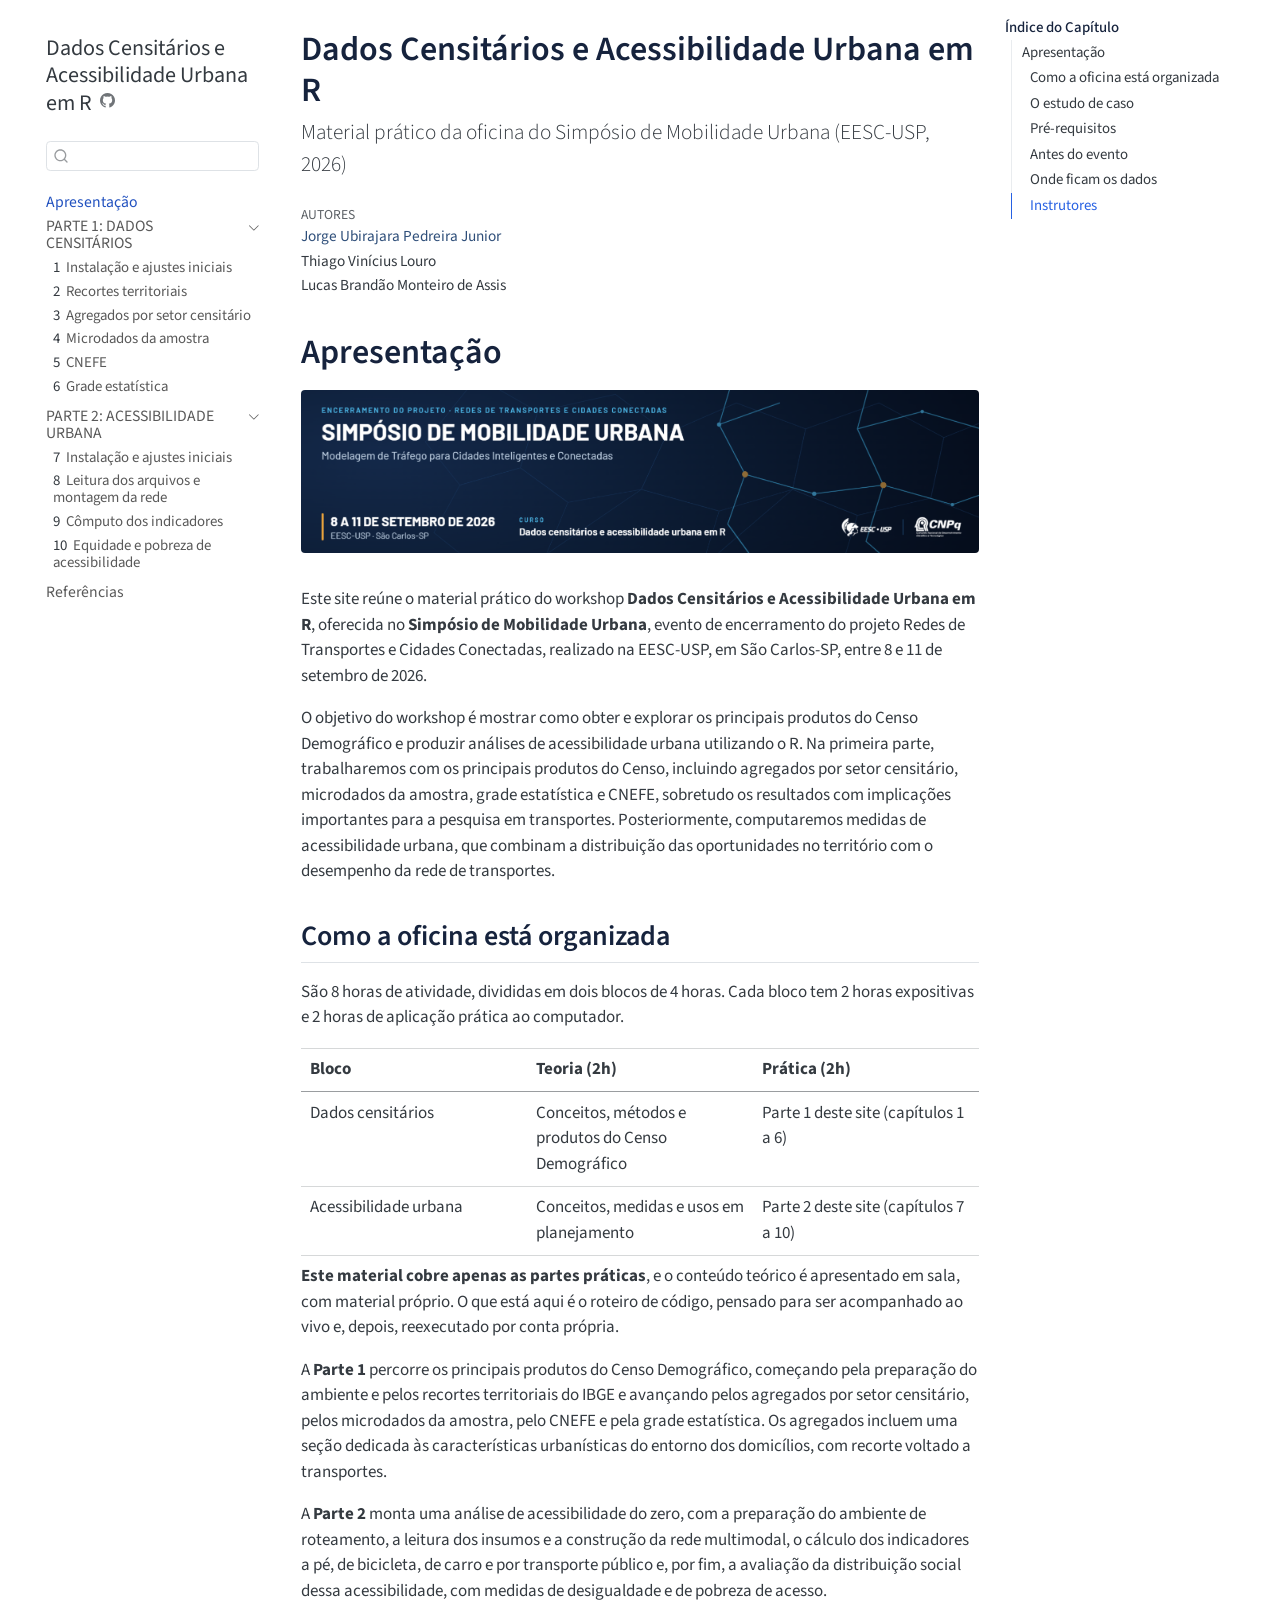
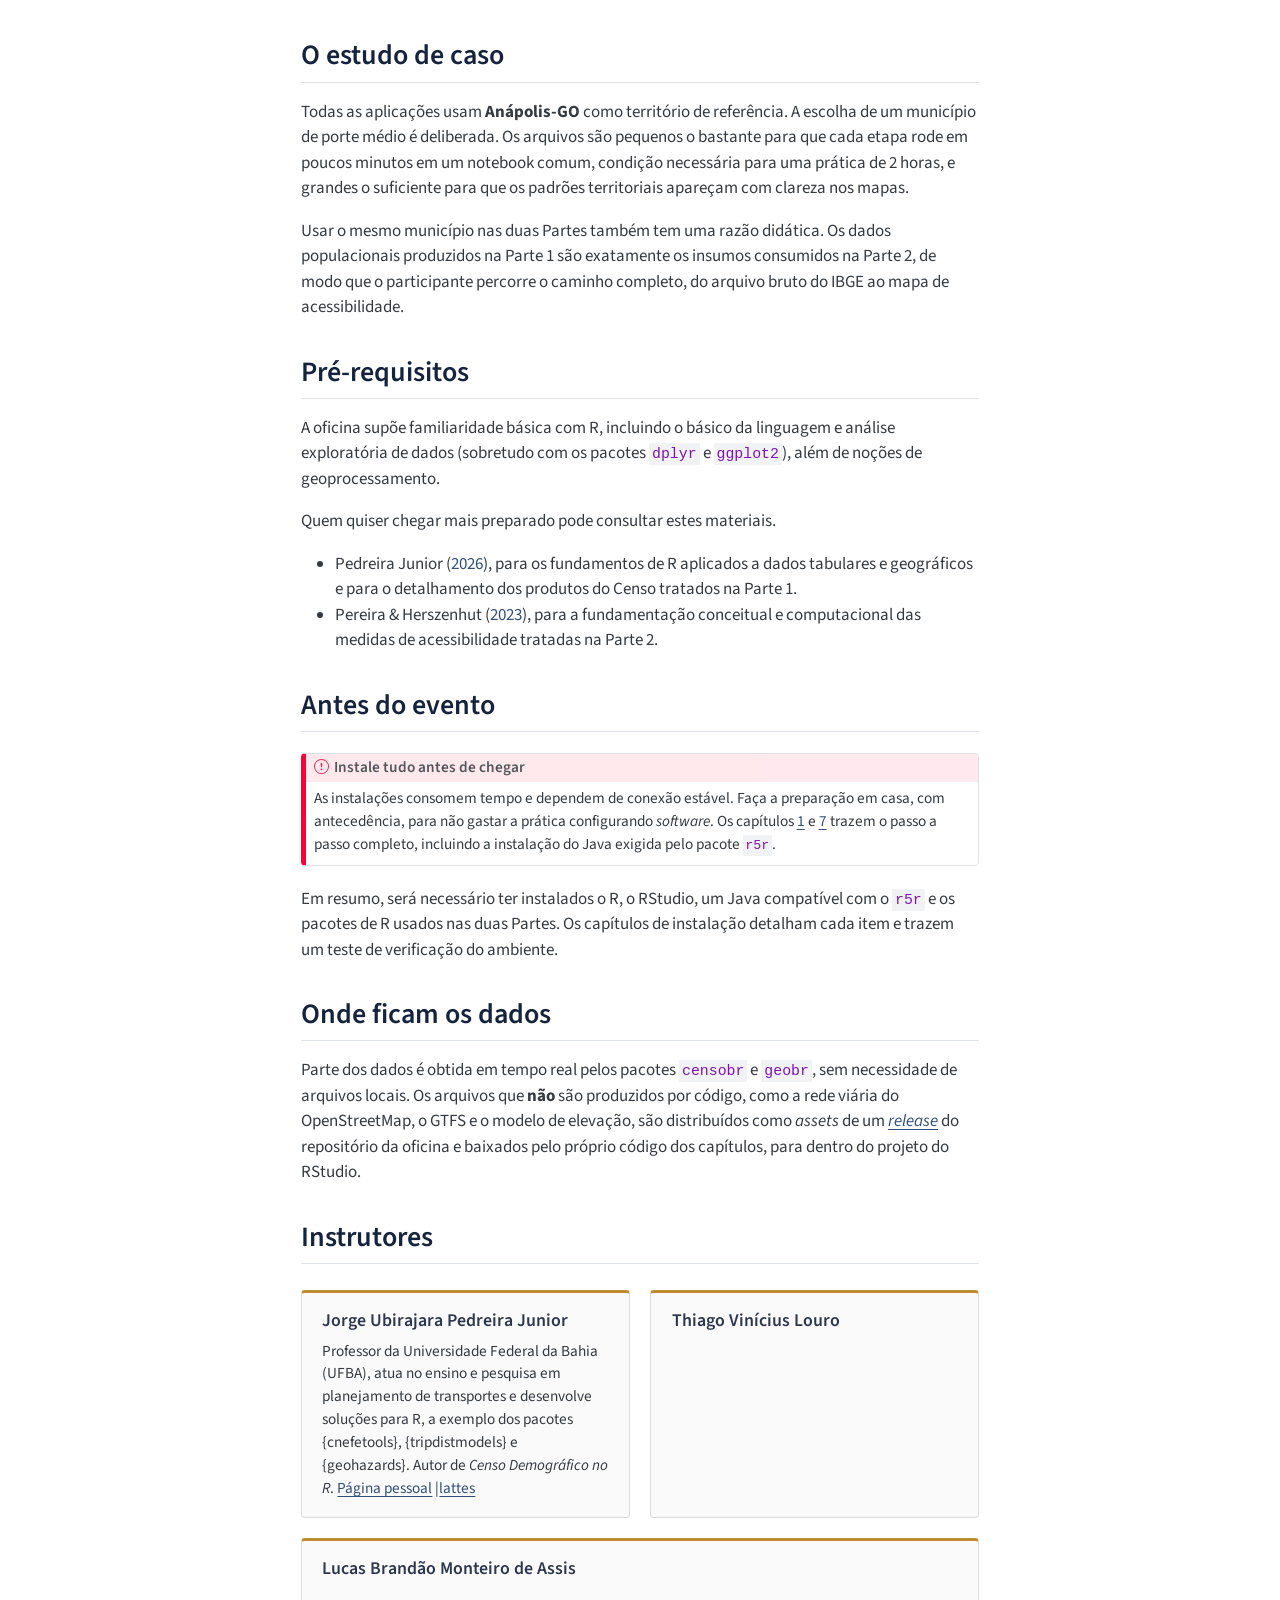
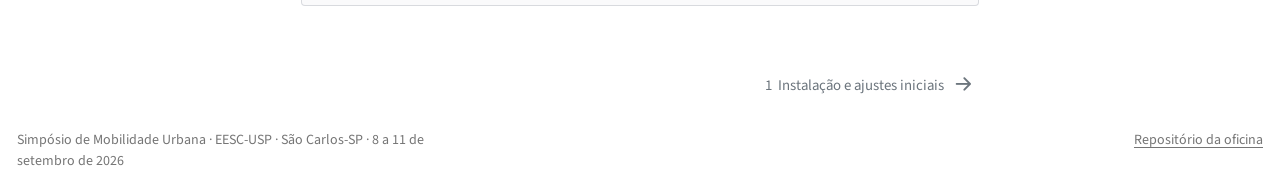
==== docs/index.html @ 30e5e3e9 "update index" ====
<!DOCTYPE html>
<html xmlns="http://www.w3.org/1999/xhtml" lang="pt-BR" xml:lang="pt-BR"><head>

<meta charset="utf-8">
<meta name="generator" content="quarto-1.9.38">

<meta name="viewport" content="width=device-width, initial-scale=1.0, user-scalable=yes">

<meta name="author" content="Jorge Ubirajara Pedreira Junior">
<meta name="author" content="Thiago Vinícius Louro">
<meta name="author" content="Lucas Brandão Monteiro de Assis">

<title>Dados Censitários e Acessibilidade Urbana em R</title>
<style>
/* Default styles provided by pandoc.
** See https://pandoc.org/MANUAL.html#variables-for-html for config info.
*/
code{white-space: pre-wrap;}
span.smallcaps{font-variant: small-caps;}
div.columns{display: flex; gap: min(4vw, 1.5em);}
div.column{flex: auto; overflow-x: auto;}
div.hanging-indent{margin-left: 1.5em; text-indent: -1.5em;}
ul.task-list{list-style: none;}
ul.task-list li input[type="checkbox"] {
  width: 0.8em;
  margin: 0 0.8em 0.2em -1em; /* quarto-specific, see https://github.com/quarto-dev/quarto-cli/issues/4556 */ 
  vertical-align: middle;
}
/* CSS for citations */
div.csl-bib-body { }
div.csl-entry {
  clear: both;
  margin-bottom: 0em;
}
.hanging-indent div.csl-entry {
  margin-left:2em;
  text-indent:-2em;
}
div.csl-left-margin {
  min-width:2em;
  float:left;
}
div.csl-right-inline {
  margin-left:2em;
  padding-left:1em;
}
div.csl-indent {
  margin-left: 2em;
}</style>


<script src="site_libs/quarto-nav/quarto-nav.js"></script>
<script src="site_libs/quarto-nav/headroom.min.js"></script>
<script src="site_libs/clipboard/clipboard.min.js"></script>
<script src="site_libs/quarto-search/autocomplete.umd.js"></script>
<script src="site_libs/quarto-search/fuse.min.js"></script>
<script src="site_libs/quarto-search/quarto-search.js"></script>
<meta name="quarto:offset" content="./">
<link href="./1-instalacao.html" rel="next">
<script src="site_libs/quarto-html/quarto.js" type="module"></script>
<script src="site_libs/quarto-html/tabsets/tabsets.js" type="module"></script>
<script src="site_libs/quarto-html/popper.min.js"></script>
<script src="site_libs/quarto-html/tippy.umd.min.js"></script>
<script src="site_libs/quarto-html/anchor.min.js"></script>
<link href="site_libs/quarto-html/tippy.css" rel="stylesheet">
<link href="site_libs/quarto-html/quarto-syntax-highlighting-15634bcf2e68342d4ad2dfa704d543f6.css" rel="stylesheet" id="quarto-text-highlighting-styles">
<script src="site_libs/bootstrap/bootstrap.min.js"></script>
<link href="site_libs/bootstrap/bootstrap-icons.css" rel="stylesheet">
<link href="site_libs/bootstrap/bootstrap-ec8eff129d6f50c8392963982e963180.min.css" rel="stylesheet" append-hash="true" id="quarto-bootstrap" data-mode="light">
<script id="quarto-search-options" type="application/json">{
  "location": "sidebar",
  "copy-button": false,
  "collapse-after": 3,
  "panel-placement": "start",
  "type": "textbox",
  "limit": 50,
  "keyboard-shortcut": [
    "f",
    "/",
    "s"
  ],
  "show-item-context": false,
  "language": {
    "search-no-results-text": "Nenhum resultado",
    "search-matching-documents-text": "documentos correspondentes",
    "search-copy-link-title": "Copiar link para a busca",
    "search-hide-matches-text": "Esconder correspondências adicionais",
    "search-more-match-text": "mais correspondência neste documento",
    "search-more-matches-text": "mais correspondências neste documento",
    "search-clear-button-title": "Limpar",
    "search-text-placeholder": "",
    "search-detached-cancel-button-title": "Cancelar",
    "search-submit-button-title": "Enviar",
    "search-label": "Procurar"
  }
}</script>


<link rel="stylesheet" href="custom.css">
<meta property="og:title" content="Dados Censitários e Acessibilidade Urbana em R">
<meta property="og:description" content="Material prático da oficina do Simpósio de Mobilidade Urbana (EESC-USP, 2026)">
<meta property="og:image" content="https://pedreirajr.github.io/workshop_censo_acc_smu2026/img/logo_smu.png">
<meta property="og:site_name" content="Dados Censitários e Acessibilidade Urbana em R">
<meta property="og:image:alt" content="Simpósio de Mobilidade Urbana, EESC-USP, São Carlos-SP, 8 a 11 de setembro de 2026. Curso: Dados censitários e acessibilidade urbana em R">
<meta property="og:image:height" content="409">
<meta property="og:image:width" content="1703">
</head>

<body class="nav-sidebar floating quarto-light">

<div id="quarto-search-results"></div>
  <header id="quarto-header" class="headroom fixed-top">
  <nav class="quarto-secondary-nav">
    <div class="container-fluid d-flex">
      <button type="button" class="quarto-btn-toggle btn" data-bs-toggle="collapse" role="button" data-bs-target=".quarto-sidebar-collapse-item" aria-controls="quarto-sidebar" aria-expanded="false" aria-label="Alternar barra lateral" onclick="if (window.quartoToggleHeadroom) { window.quartoToggleHeadroom(); }">
        <i class="bi bi-layout-text-sidebar-reverse"></i>
      </button>
        <nav class="quarto-page-breadcrumbs" aria-label="breadcrumb"><ol class="breadcrumb"><li class="breadcrumb-item"><a href="./index.html">Apresentação</a></li></ol></nav>
        <a class="flex-grow-1" role="navigation" data-bs-toggle="collapse" data-bs-target=".quarto-sidebar-collapse-item" aria-controls="quarto-sidebar" aria-expanded="false" aria-label="Alternar barra lateral" onclick="if (window.quartoToggleHeadroom) { window.quartoToggleHeadroom(); }">      
        </a>
      <button type="button" class="btn quarto-search-button" aria-label="Procurar" onclick="window.quartoOpenSearch();">
        <i class="bi bi-search"></i>
      </button>
    </div>
  </nav>
</header>
<!-- content -->
<div id="quarto-content" class="quarto-container page-columns page-rows-contents page-layout-article">
<!-- sidebar -->
  <nav id="quarto-sidebar" class="sidebar collapse collapse-horizontal quarto-sidebar-collapse-item sidebar-navigation floating overflow-auto">
    <div class="pt-lg-2 mt-2 text-left sidebar-header">
    <div class="sidebar-title mb-0 py-0">
      <a href="./">Dados Censitários e Acessibilidade Urbana em R</a> 
        <div class="sidebar-tools-main">
    <a href="https://github.com/pedreirajr/workshop_censo_acc_smu2026" title="Código fonte" class="quarto-navigation-tool px-1" aria-label="Código fonte"><i class="bi bi-github"></i></a>
</div>
    </div>
      </div>
        <div class="mt-2 flex-shrink-0 align-items-center">
        <div class="sidebar-search">
        <div id="quarto-search" class="" title="Procurar"></div>
        </div>
        </div>
    <div class="sidebar-menu-container"> 
    <ul class="list-unstyled mt-1">
        <li class="sidebar-item">
  <div class="sidebar-item-container"> 
  <a href="./index.html" class="sidebar-item-text sidebar-link active">
 <span class="menu-text">Apresentação</span></a>
  </div>
</li>
        <li class="sidebar-item sidebar-item-section">
      <div class="sidebar-item-container"> 
            <a class="sidebar-item-text sidebar-link text-start" data-bs-toggle="collapse" data-bs-target="#quarto-sidebar-section-1" role="navigation" aria-expanded="true">
 <span class="menu-text">PARTE 1: DADOS CENSITÁRIOS</span></a>
          <a class="sidebar-item-toggle text-start" data-bs-toggle="collapse" data-bs-target="#quarto-sidebar-section-1" role="navigation" aria-expanded="true" aria-label="Alternar seção">
            <i class="bi bi-chevron-right ms-2"></i>
          </a> 
      </div>
      <ul id="quarto-sidebar-section-1" class="collapse list-unstyled sidebar-section depth1 show">  
          <li class="sidebar-item">
  <div class="sidebar-item-container"> 
  <a href="./1-instalacao.html" class="sidebar-item-text sidebar-link">
 <span class="menu-text"><span class="chapter-number">1</span>&nbsp; <span class="chapter-title">Instalação e ajustes iniciais</span></span></a>
  </div>
</li>
          <li class="sidebar-item">
  <div class="sidebar-item-container"> 
  <a href="./2-recortes-territoriais.html" class="sidebar-item-text sidebar-link">
 <span class="menu-text"><span class="chapter-number">2</span>&nbsp; <span class="chapter-title">Recortes territoriais</span></span></a>
  </div>
</li>
          <li class="sidebar-item">
  <div class="sidebar-item-container"> 
  <a href="./3-agregados.html" class="sidebar-item-text sidebar-link">
 <span class="menu-text"><span class="chapter-number">3</span>&nbsp; <span class="chapter-title">Agregados por setor censitário</span></span></a>
  </div>
</li>
          <li class="sidebar-item">
  <div class="sidebar-item-container"> 
  <a href="./4-microdados.html" class="sidebar-item-text sidebar-link">
 <span class="menu-text"><span class="chapter-number">4</span>&nbsp; <span class="chapter-title">Microdados da amostra</span></span></a>
  </div>
</li>
          <li class="sidebar-item">
  <div class="sidebar-item-container"> 
  <a href="./5-cnefe.html" class="sidebar-item-text sidebar-link">
 <span class="menu-text"><span class="chapter-number">5</span>&nbsp; <span class="chapter-title">CNEFE</span></span></a>
  </div>
</li>
          <li class="sidebar-item">
  <div class="sidebar-item-container"> 
  <a href="./6-grade-estatistica.html" class="sidebar-item-text sidebar-link">
 <span class="menu-text"><span class="chapter-number">6</span>&nbsp; <span class="chapter-title">Grade estatística</span></span></a>
  </div>
</li>
      </ul>
  </li>
        <li class="sidebar-item sidebar-item-section">
      <div class="sidebar-item-container"> 
            <a class="sidebar-item-text sidebar-link text-start" data-bs-toggle="collapse" data-bs-target="#quarto-sidebar-section-2" role="navigation" aria-expanded="true">
 <span class="menu-text">PARTE 2: ACESSIBILIDADE URBANA</span></a>
          <a class="sidebar-item-toggle text-start" data-bs-toggle="collapse" data-bs-target="#quarto-sidebar-section-2" role="navigation" aria-expanded="true" aria-label="Alternar seção">
            <i class="bi bi-chevron-right ms-2"></i>
          </a> 
      </div>
      <ul id="quarto-sidebar-section-2" class="collapse list-unstyled sidebar-section depth1 show">  
          <li class="sidebar-item">
  <div class="sidebar-item-container"> 
  <a href="./7-instalacao-r5r.html" class="sidebar-item-text sidebar-link">
 <span class="menu-text"><span class="chapter-number">7</span>&nbsp; <span class="chapter-title">Instalação e ajustes iniciais</span></span></a>
  </div>
</li>
          <li class="sidebar-item">
  <div class="sidebar-item-container"> 
  <a href="./8-rede.html" class="sidebar-item-text sidebar-link">
 <span class="menu-text"><span class="chapter-number">8</span>&nbsp; <span class="chapter-title">Leitura dos arquivos e montagem da rede</span></span></a>
  </div>
</li>
          <li class="sidebar-item">
  <div class="sidebar-item-container"> 
  <a href="./9-indicadores.html" class="sidebar-item-text sidebar-link">
 <span class="menu-text"><span class="chapter-number">9</span>&nbsp; <span class="chapter-title">Cômputo dos indicadores</span></span></a>
  </div>
</li>
          <li class="sidebar-item">
  <div class="sidebar-item-container"> 
  <a href="./10-equidade.html" class="sidebar-item-text sidebar-link">
 <span class="menu-text"><span class="chapter-number">10</span>&nbsp; <span class="chapter-title">Equidade e pobreza de acessibilidade</span></span></a>
  </div>
</li>
      </ul>
  </li>
        <li class="sidebar-item">
  <div class="sidebar-item-container"> 
  <a href="./referencias.html" class="sidebar-item-text sidebar-link">
 <span class="menu-text">Referências</span></a>
  </div>
</li>
    </ul>
    </div>
</nav>
<div id="quarto-sidebar-glass" class="quarto-sidebar-collapse-item" data-bs-toggle="collapse" data-bs-target=".quarto-sidebar-collapse-item"></div>
<!-- margin-sidebar -->
    <div id="quarto-margin-sidebar" class="sidebar margin-sidebar">
        <nav id="TOC" role="doc-toc" class="toc-active">
    <h2 id="toc-title">Índice do Capítulo</h2>
   
  <ul>
  <li><a href="#apresentação" id="toc-apresentação" class="nav-link active" data-scroll-target="#apresentação">Apresentação</a>
  <ul class="collapse">
  <li><a href="#como-a-oficina-está-organizada" id="toc-como-a-oficina-está-organizada" class="nav-link" data-scroll-target="#como-a-oficina-está-organizada">Como a oficina está organizada</a></li>
  <li><a href="#o-estudo-de-caso" id="toc-o-estudo-de-caso" class="nav-link" data-scroll-target="#o-estudo-de-caso">O estudo de caso</a></li>
  <li><a href="#pré-requisitos" id="toc-pré-requisitos" class="nav-link" data-scroll-target="#pré-requisitos">Pré-requisitos</a></li>
  <li><a href="#antes-do-evento" id="toc-antes-do-evento" class="nav-link" data-scroll-target="#antes-do-evento">Antes do evento</a></li>
  <li><a href="#onde-ficam-os-dados" id="toc-onde-ficam-os-dados" class="nav-link" data-scroll-target="#onde-ficam-os-dados">Onde ficam os dados</a></li>
  <li><a href="#instrutores" id="toc-instrutores" class="nav-link" data-scroll-target="#instrutores">Instrutores</a></li>
  </ul></li>
  </ul>
</nav>
    </div>
<!-- main -->
<main class="content" id="quarto-document-content">

<header id="title-block-header" class="quarto-title-block default">
<div class="quarto-title">
<h1 class="title">Dados Censitários e Acessibilidade Urbana em R</h1>
<p class="subtitle lead">Material prático da oficina do Simpósio de Mobilidade Urbana (EESC-USP, 2026)</p>
</div>



<div class="quarto-title-meta">

    <div>
    <div class="quarto-title-meta-heading">Autores</div>
    <div class="quarto-title-meta-contents">
             <p><a href="https://pedreirajr.github.io/website/">Jorge Ubirajara Pedreira Junior</a> </p>
             <p>Thiago Vinícius Louro </p>
             <p>Lucas Brandão Monteiro de Assis </p>
          </div>
  </div>
    
  
    
  </div>
  


</header>


<section id="apresentação" class="level1 unnumbered">
<h1 class="unnumbered">Apresentação</h1>
<p><img src="img/logo_smu.png" class="banner-evento img-fluid" alt="Simpósio de Mobilidade Urbana, EESC-USP, São Carlos-SP, 8 a 11 de setembro de 2026. Curso: Dados censitários e acessibilidade urbana em R"></p>
<p>Este site reúne o material prático do workshop <strong>Dados Censitários e Acessibilidade Urbana em R</strong>, oferecida no <strong>Simpósio de Mobilidade Urbana</strong>, evento de encerramento do projeto Redes de Transportes e Cidades Conectadas, realizado na EESC-USP, em São Carlos-SP, entre 8 e 11 de setembro de 2026.</p>
<p>O objetivo do workshop é mostrar como obter e explorar os principais produtos do Censo Demográfico e produzir análises de acessibilidade urbana utilizando o R. Na primeira parte, trabalharemos com os principais produtos do Censo, incluindo agregados por setor censitário, microdados da amostra, grade estatística e CNEFE, sobretudo os resultados com implicações importantes para a pesquisa em transportes. Posteriormente, computaremos medidas de acessibilidade urbana, que combinam a distribuição das oportunidades no território com o desempenho da rede de transportes.</p>
<section id="como-a-oficina-está-organizada" class="level2 unnumbered">
<h2 class="unnumbered anchored" data-anchor-id="como-a-oficina-está-organizada">Como a oficina está organizada</h2>
<p>São 8 horas de atividade, divididas em dois blocos de 4 horas. Cada bloco tem 2 horas expositivas e 2 horas de aplicação prática ao computador.</p>
<table class="caption-top table">
<colgroup>
<col style="width: 33%">
<col style="width: 33%">
<col style="width: 33%">
</colgroup>
<thead>
<tr class="header">
<th>Bloco</th>
<th>Teoria (2h)</th>
<th>Prática (2h)</th>
</tr>
</thead>
<tbody>
<tr class="odd">
<td>Dados censitários</td>
<td>Conceitos, métodos e produtos do Censo Demográfico</td>
<td>Parte 1 deste site (capítulos 1 a 6)</td>
</tr>
<tr class="even">
<td>Acessibilidade urbana</td>
<td>Conceitos, medidas e usos em planejamento</td>
<td>Parte 2 deste site (capítulos 7 a 10)</td>
</tr>
</tbody>
</table>
<p><strong>Este material cobre apenas as partes práticas</strong>, e o conteúdo teórico é apresentado em sala, com material próprio. O que está aqui é o roteiro de código, pensado para ser acompanhado ao vivo e, depois, reexecutado por conta própria.</p>
<p>A <strong>Parte 1</strong> percorre os principais produtos do Censo Demográfico, começando pela preparação do ambiente e pelos recortes territoriais do IBGE e avançando pelos agregados por setor censitário, pelos microdados da amostra, pelo CNEFE e pela grade estatística. Os agregados incluem uma seção dedicada às características urbanísticas do entorno dos domicílios, com recorte voltado a transportes.</p>
<p>A <strong>Parte 2</strong> monta uma análise de acessibilidade do zero, com a preparação do ambiente de roteamento, a leitura dos insumos e a construção da rede multimodal, o cálculo dos indicadores a pé, de bicicleta, de carro e por transporte público e, por fim, a avaliação da distribuição social dessa acessibilidade, com medidas de desigualdade e de pobreza de acesso.</p>
</section>
<section id="o-estudo-de-caso" class="level2 unnumbered">
<h2 class="unnumbered anchored" data-anchor-id="o-estudo-de-caso">O estudo de caso</h2>
<p>Todas as aplicações usam <strong>Anápolis-GO</strong> como território de referência. A escolha de um município de porte médio é deliberada. Os arquivos são pequenos o bastante para que cada etapa rode em poucos minutos em um notebook comum, condição necessária para uma prática de 2 horas, e grandes o suficiente para que os padrões territoriais apareçam com clareza nos mapas.</p>
<p>Usar o mesmo município nas duas Partes também tem uma razão didática. Os dados populacionais produzidos na Parte 1 são exatamente os insumos consumidos na Parte 2, de modo que o participante percorre o caminho completo, do arquivo bruto do IBGE ao mapa de acessibilidade.</p>
</section>
<section id="pré-requisitos" class="level2 unnumbered">
<h2 class="unnumbered anchored" data-anchor-id="pré-requisitos">Pré-requisitos</h2>
<p>A oficina supõe familiaridade básica com R, incluindo o básico da linguagem e análise exploratória de dados (sobretudo com os pacotes <code>dplyr</code> e <code>ggplot2</code>), além de noções de geoprocessamento.</p>
<p>Quem quiser chegar mais preparado pode consultar estes materiais.</p>
<ul>
<li><span class="citation" data-cites="pedreira_censo_2026">Pedreira Junior (<a href="referencias.html#ref-pedreira_censo_2026" role="doc-biblioref">2026</a>)</span>, para os fundamentos de R aplicados a dados tabulares e geográficos e para o detalhamento dos produtos do Censo tratados na Parte 1.</li>
<li><span class="citation" data-cites="pereira_herszenhut_2023">Pereira &amp; Herszenhut (<a href="referencias.html#ref-pereira_herszenhut_2023" role="doc-biblioref">2023</a>)</span>, para a fundamentação conceitual e computacional das medidas de acessibilidade tratadas na Parte 2.</li>
</ul>
</section>
<section id="antes-do-evento" class="level2 unnumbered">
<h2 class="unnumbered anchored" data-anchor-id="antes-do-evento">Antes do evento</h2>
<div class="callout callout-style-default callout-important callout-titled">
<div class="callout-header d-flex align-content-center">
<div class="callout-icon-container">
<i class="callout-icon"></i>
</div>
<div class="callout-title-container flex-fill">
<span class="screen-reader-only">Importante</span>Instale tudo antes de chegar
</div>
</div>
<div class="callout-body-container callout-body">
<p>As instalações consomem tempo e dependem de conexão estável. Faça a preparação em casa, com antecedência, para não gastar a prática configurando <em>software</em>. Os capítulos <a href="./1-instalacao.html">1</a> e <a href="./7-instalacao-r5r.html">7</a> trazem o passo a passo completo, incluindo a instalação do Java exigida pelo pacote <code>r5r</code>.</p>
</div>
</div>
<p>Em resumo, será necessário ter instalados o R, o RStudio, um Java compatível com o <code>r5r</code> e os pacotes de R usados nas duas Partes. Os capítulos de instalação detalham cada item e trazem um teste de verificação do ambiente.</p>
</section>
<section id="onde-ficam-os-dados" class="level2 unnumbered">
<h2 class="unnumbered anchored" data-anchor-id="onde-ficam-os-dados">Onde ficam os dados</h2>
<p>Parte dos dados é obtida em tempo real pelos pacotes <code>censobr</code> e <code>geobr</code>, sem necessidade de arquivos locais. Os arquivos que <strong>não</strong> são produzidos por código, como a rede viária do OpenStreetMap, o GTFS e o modelo de elevação, são distribuídos como <em>assets</em> de um <a href="https://github.com/pedreirajr/workshop_censo_acc_smu2026/releases/tag/dados"><em>release</em></a> do repositório da oficina e baixados pelo próprio código dos capítulos, para dentro do projeto do RStudio.</p>
</section>
<section id="instrutores" class="level2 unnumbered">
<h2 class="unnumbered anchored" data-anchor-id="instrutores">Instrutores</h2>
<div class="instrutores">
<section id="jorge-ubirajara-pedreira-junior" class="level3 unnumbered instrutor">
<h3 class="unnumbered anchored" data-anchor-id="jorge-ubirajara-pedreira-junior">Jorge Ubirajara Pedreira Junior</h3>
<p>Professor da Universidade Federal da Bahia (UFBA), atua no ensino e pesquisa em planejamento de transportes e desenvolve soluções para R, a exemplo dos pacotes {cnefetools}, {tripdistmodels} e {geohazards}. Autor de <em>Censo Demográfico no R</em>. <a href="https://pedreirajr.github.io/website/">Página pessoal</a> |<a href="http://lattes.cnpq.br/7602862678306492">lattes</a></p>
</section>
<section id="thiago-vinícius-louro" class="level3 unnumbered instrutor">
<h3 class="unnumbered anchored" data-anchor-id="thiago-vinícius-louro">Thiago Vinícius Louro</h3>
<!-- COMPLETAR: minibio do Thiago (vínculo institucional, áreas de atuação, link) -->
</section>
<section id="lucas-brandão-monteiro-de-assis" class="level3 unnumbered instrutor">
<h3 class="unnumbered anchored" data-anchor-id="lucas-brandão-monteiro-de-assis">Lucas Brandão Monteiro de Assis</h3>
<!-- COMPLETAR: minibio do Lucas (vínculo institucional, áreas de atuação, link) -->
</section>
</div>


<div id="refs" class="references csl-bib-body hanging-indent" data-entry-spacing="0" data-line-spacing="2" role="list" style="display: none">
<div id="ref-pedreira_censo_2026" class="csl-entry" role="listitem">
Pedreira Junior, J. U. (2026). <em>Censo Demográfico no <span>R</span>: conceitos e aplicações para a análise do território brasileiro</em>. <a href="https://pedreirajr.github.io/rcensolivro/">https://pedreirajr.github.io/rcensolivro/</a>
</div>
<div id="ref-pereira_herszenhut_2023" class="csl-entry" role="listitem">
Pereira, R. H. M., &amp; Herszenhut, D. (2023). <em>Introdução à acessibilidade urbana: um guia prático em <span>R</span></em>. Instituto de Pesquisa Econômica Aplicada (Ipea). <a href="https://ipeagit.github.io/intro_access_book/">https://ipeagit.github.io/intro_access_book/</a>
</div>
</div>
</section>
</section>

</main> <!-- /main -->
<script id="quarto-html-after-body" type="application/javascript">
  window.document.addEventListener("DOMContentLoaded", function (event) {
    const icon = "";
    const anchorJS = new window.AnchorJS();
    anchorJS.options = {
      placement: 'right',
      icon: icon
    };
    anchorJS.add('.anchored');
    const isCodeAnnotation = (el) => {
      for (const clz of el.classList) {
        if (clz.startsWith('code-annotation-')) {                     
          return true;
        }
      }
      return false;
    }
    const onCopySuccess = function(e) {
      // button target
      const button = e.trigger;
      // don't keep focus
      button.blur();
      // flash "checked"
      button.classList.add('code-copy-button-checked');
      var currentTitle = button.getAttribute("title");
      button.setAttribute("title", "Copiada");
      let tooltip;
      if (window.bootstrap) {
        button.setAttribute("data-bs-toggle", "tooltip");
        button.setAttribute("data-bs-placement", "left");
        button.setAttribute("data-bs-title", "Copiada");
        tooltip = new bootstrap.Tooltip(button, 
          { trigger: "manual", 
            customClass: "code-copy-button-tooltip",
            offset: [0, -8]});
        tooltip.show();    
      }
      setTimeout(function() {
        if (tooltip) {
          tooltip.hide();
          button.removeAttribute("data-bs-title");
          button.removeAttribute("data-bs-toggle");
          button.removeAttribute("data-bs-placement");
        }
        button.setAttribute("title", currentTitle);
        button.classList.remove('code-copy-button-checked');
      }, 1000);
      // clear code selection
      e.clearSelection();
    }
    const getTextToCopy = function(trigger) {
      const outerScaffold = trigger.parentElement.cloneNode(true);
      const codeEl = outerScaffold.querySelector('code');
      for (const childEl of codeEl.children) {
        if (isCodeAnnotation(childEl)) {
          childEl.remove();
        }
      }
      return codeEl.innerText;
    }
    const clipboard = new window.ClipboardJS('.code-copy-button:not([data-in-quarto-modal])', {
      text: getTextToCopy
    });
    clipboard.on('success', onCopySuccess);
    if (window.document.getElementById('quarto-embedded-source-code-modal')) {
      const clipboardModal = new window.ClipboardJS('.code-copy-button[data-in-quarto-modal]', {
        text: getTextToCopy,
        container: window.document.getElementById('quarto-embedded-source-code-modal')
      });
      clipboardModal.on('success', onCopySuccess);
    }
      var localhostRegex = new RegExp(/^(?:http|https):\/\/localhost\:?[0-9]*\//);
      var mailtoRegex = new RegExp(/^mailto:/);
        var filterRegex = new RegExp("https:\/\/pedreirajr\.github\.io\/workshop_censo_acc_smu2026\/");
      var isInternal = (href) => {
          return filterRegex.test(href) || localhostRegex.test(href) || mailtoRegex.test(href);
      }
      // Inspect non-navigation links and adorn them if external
     var links = window.document.querySelectorAll('a[href]:not(.nav-link):not(.navbar-brand):not(.toc-action):not(.sidebar-link):not(.sidebar-item-toggle):not(.pagination-link):not(.no-external):not([aria-hidden]):not(.dropdown-item):not(.quarto-navigation-tool):not(.about-link)');
      for (var i=0; i<links.length; i++) {
        const link = links[i];
        if (!isInternal(link.href)) {
          // undo the damage that might have been done by quarto-nav.js in the case of
          // links that we want to consider external
          if (link.dataset.originalHref !== undefined) {
            link.href = link.dataset.originalHref;
          }
            // target, if specified
            link.setAttribute("target", "_blank");
            if (link.getAttribute("rel") === null) {
              link.setAttribute("rel", "noopener");
            }
        }
      }
    function tippyHover(el, contentFn, onTriggerFn, onUntriggerFn) {
      const config = {
        allowHTML: true,
        maxWidth: 500,
        delay: 100,
        arrow: false,
        appendTo: function(el) {
            return el.parentElement;
        },
        interactive: true,
        interactiveBorder: 10,
        theme: 'quarto',
        placement: 'bottom-start',
      };
      if (contentFn) {
        config.content = contentFn;
      }
      if (onTriggerFn) {
        config.onTrigger = onTriggerFn;
      }
      if (onUntriggerFn) {
        config.onUntrigger = onUntriggerFn;
      }
      window.tippy(el, config); 
    }
    const noterefs = window.document.querySelectorAll('a[role="doc-noteref"]');
    for (var i=0; i<noterefs.length; i++) {
      const ref = noterefs[i];
      tippyHover(ref, function() {
        // use id or data attribute instead here
        let href = ref.getAttribute('data-footnote-href') || ref.getAttribute('href');
        try { href = new URL(href).hash; } catch {}
        const id = href.replace(/^#\/?/, "");
        const note = window.document.getElementById(id);
        if (note) {
          return note.innerHTML;
        } else {
          return "";
        }
      });
    }
    const xrefs = window.document.querySelectorAll('a.quarto-xref');
    const processXRef = (id, note) => {
      // Strip column container classes
      const stripColumnClz = (el) => {
        el.classList.remove("page-full", "page-columns");
        if (el.children) {
          for (const child of el.children) {
            stripColumnClz(child);
          }
        }
      }
      stripColumnClz(note)
      if (id === null || id.startsWith('sec-')) {
        // Special case sections, only their first couple elements
        const container = document.createElement("div");
        if (note.children && note.children.length > 2) {
          container.appendChild(note.children[0].cloneNode(true));
          for (let i = 1; i < note.children.length; i++) {
            const child = note.children[i];
            if (child.tagName === "P" && child.innerText === "") {
              continue;
            } else {
              container.appendChild(child.cloneNode(true));
              break;
            }
          }
          if (window.Quarto?.typesetMath) {
            window.Quarto.typesetMath(container);
          }
          return container.innerHTML
        } else {
          if (window.Quarto?.typesetMath) {
            window.Quarto.typesetMath(note);
          }
          return note.innerHTML;
        }
      } else {
        // Remove any anchor links if they are present
        const anchorLink = note.querySelector('a.anchorjs-link');
        if (anchorLink) {
          anchorLink.remove();
        }
        if (window.Quarto?.typesetMath) {
          window.Quarto.typesetMath(note);
        }
        if (note.classList.contains("callout")) {
          return note.outerHTML;
        } else {
          return note.innerHTML;
        }
      }
    }
    for (var i=0; i<xrefs.length; i++) {
      const xref = xrefs[i];
      tippyHover(xref, undefined, function(instance) {
        instance.disable();
        let url = xref.getAttribute('href');
        let hash = undefined; 
        if (url.startsWith('#')) {
          hash = url;
        } else {
          try { hash = new URL(url).hash; } catch {}
        }
        if (hash) {
          const id = hash.replace(/^#\/?/, "");
          const note = window.document.getElementById(id);
          if (note !== null) {
            try {
              const html = processXRef(id, note.cloneNode(true));
              instance.setContent(html);
            } finally {
              instance.enable();
              instance.show();
            }
          } else {
            // See if we can fetch this
            fetch(url.split('#')[0])
            .then(res => res.text())
            .then(html => {
              const parser = new DOMParser();
              const htmlDoc = parser.parseFromString(html, "text/html");
              const note = htmlDoc.getElementById(id);
              if (note !== null) {
                const html = processXRef(id, note);
                instance.setContent(html);
              } 
            }).finally(() => {
              instance.enable();
              instance.show();
            });
          }
        } else {
          // See if we can fetch a full url (with no hash to target)
          // This is a special case and we should probably do some content thinning / targeting
          fetch(url)
          .then(res => res.text())
          .then(html => {
            const parser = new DOMParser();
            const htmlDoc = parser.parseFromString(html, "text/html");
            const note = htmlDoc.querySelector('main.content');
            if (note !== null) {
              // This should only happen for chapter cross references
              // (since there is no id in the URL)
              // remove the first header
              if (note.children.length > 0 && note.children[0].tagName === "HEADER") {
                note.children[0].remove();
              }
              const html = processXRef(null, note);
              instance.setContent(html);
            } 
          }).finally(() => {
            instance.enable();
            instance.show();
          });
        }
      }, function(instance) {
      });
    }
        let selectedAnnoteEl;
        const selectorForAnnotation = ( cell, annotation) => {
          let cellAttr = 'data-code-cell="' + cell + '"';
          let lineAttr = 'data-code-annotation="' +  annotation + '"';
          const selector = 'span[' + cellAttr + '][' + lineAttr + ']';
          return selector;
        }
        const selectCodeLines = (annoteEl) => {
          const doc = window.document;
          const targetCell = annoteEl.getAttribute("data-target-cell");
          const targetAnnotation = annoteEl.getAttribute("data-target-annotation");
          const annoteSpan = window.document.querySelector(selectorForAnnotation(targetCell, targetAnnotation));
          const lines = annoteSpan.getAttribute("data-code-lines").split(",");
          const lineIds = lines.map((line) => {
            return targetCell + "-" + line;
          })
          let top = null;
          let height = null;
          let parent = null;
          if (lineIds.length > 0) {
              //compute the position of the single el (top and bottom and make a div)
              const el = window.document.getElementById(lineIds[0]);
              top = el.offsetTop;
              height = el.offsetHeight;
              parent = el.parentElement.parentElement;
            if (lineIds.length > 1) {
              const lastEl = window.document.getElementById(lineIds[lineIds.length - 1]);
              const bottom = lastEl.offsetTop + lastEl.offsetHeight;
              height = bottom - top;
            }
            if (top !== null && height !== null && parent !== null) {
              // cook up a div (if necessary) and position it 
              let div = window.document.getElementById("code-annotation-line-highlight");
              if (div === null) {
                div = window.document.createElement("div");
                div.setAttribute("id", "code-annotation-line-highlight");
                div.style.position = 'absolute';
                parent.appendChild(div);
              }
              div.style.top = top - 2 + "px";
              div.style.height = height + 4 + "px";
              div.style.left = 0;
              let gutterDiv = window.document.getElementById("code-annotation-line-highlight-gutter");
              if (gutterDiv === null) {
                gutterDiv = window.document.createElement("div");
                gutterDiv.setAttribute("id", "code-annotation-line-highlight-gutter");
                gutterDiv.style.position = 'absolute';
                const codeCell = window.document.getElementById(targetCell);
                const gutter = codeCell.querySelector('.code-annotation-gutter');
                gutter.appendChild(gutterDiv);
              }
              gutterDiv.style.top = top - 2 + "px";
              gutterDiv.style.height = height + 4 + "px";
            }
            selectedAnnoteEl = annoteEl;
          }
        };
        const unselectCodeLines = () => {
          const elementsIds = ["code-annotation-line-highlight", "code-annotation-line-highlight-gutter"];
          elementsIds.forEach((elId) => {
            const div = window.document.getElementById(elId);
            if (div) {
              div.remove();
            }
          });
          selectedAnnoteEl = undefined;
        };
          // Handle positioning of the toggle
      window.addEventListener(
        "resize",
        throttle(() => {
          elRect = undefined;
          if (selectedAnnoteEl) {
            selectCodeLines(selectedAnnoteEl);
          }
        }, 10)
      );
      function throttle(fn, ms) {
      let throttle = false;
      let timer;
        return (...args) => {
          if(!throttle) { // first call gets through
              fn.apply(this, args);
              throttle = true;
          } else { // all the others get throttled
              if(timer) clearTimeout(timer); // cancel #2
              timer = setTimeout(() => {
                fn.apply(this, args);
                timer = throttle = false;
              }, ms);
          }
        };
      }
        // Attach click handler to the DT
        const annoteDls = window.document.querySelectorAll('dt[data-target-cell]');
        for (const annoteDlNode of annoteDls) {
          annoteDlNode.addEventListener('click', (event) => {
            const clickedEl = event.target;
            if (clickedEl !== selectedAnnoteEl) {
              unselectCodeLines();
              const activeEl = window.document.querySelector('dt[data-target-cell].code-annotation-active');
              if (activeEl) {
                activeEl.classList.remove('code-annotation-active');
              }
              selectCodeLines(clickedEl);
              clickedEl.classList.add('code-annotation-active');
            } else {
              // Unselect the line
              unselectCodeLines();
              clickedEl.classList.remove('code-annotation-active');
            }
          });
        }
    const findCites = (el) => {
      const parentEl = el.parentElement;
      if (parentEl) {
        const cites = parentEl.dataset.cites;
        if (cites) {
          return {
            el,
            cites: cites.split(' ')
          };
        } else {
          return findCites(el.parentElement)
        }
      } else {
        return undefined;
      }
    };
    var bibliorefs = window.document.querySelectorAll('a[role="doc-biblioref"]');
    for (var i=0; i<bibliorefs.length; i++) {
      const ref = bibliorefs[i];
      const citeInfo = findCites(ref);
      if (citeInfo) {
        tippyHover(citeInfo.el, function() {
          var popup = window.document.createElement('div');
          citeInfo.cites.forEach(function(cite) {
            var citeDiv = window.document.createElement('div');
            citeDiv.classList.add('hanging-indent');
            citeDiv.classList.add('csl-entry');
            var biblioDiv = window.document.getElementById('ref-' + cite);
            if (biblioDiv) {
              citeDiv.innerHTML = biblioDiv.innerHTML;
            }
            popup.appendChild(citeDiv);
          });
          return popup.innerHTML;
        });
      }
    }
  });
  </script>
<nav class="page-navigation">
  <div class="nav-page nav-page-previous">
  </div>
  <div class="nav-page nav-page-next">
      <a href="./1-instalacao.html" class="pagination-link" aria-label="Instalação e ajustes iniciais">
        <span class="nav-page-text"><span class="chapter-number">1</span>&nbsp; <span class="chapter-title">Instalação e ajustes iniciais</span></span> <i class="bi bi-arrow-right-short"></i>
      </a>
  </div>
</nav>
</div> <!-- /content -->
<footer class="footer">
  <div class="nav-footer">
    <div class="nav-footer-left">
<p>Simpósio de Mobilidade Urbana · EESC-USP · São Carlos-SP · 8 a 11 de setembro de 2026</p>
</div>   
    <div class="nav-footer-center">
      &nbsp;
    </div>
    <div class="nav-footer-right">
<p><a href="https://github.com/pedreirajr/workshop_censo_acc_smu2026">Repositório da oficina</a></p>
</div>
  </div>
</footer>




</body></html>
---- docs/site_libs/quarto-html/tippy.css ----
.tippy-box[data-animation=fade][data-state=hidden]{opacity:0}[data-tippy-root]{max-width:calc(100vw - 10px)}.tippy-box{position:relative;background-color:#333;color:#fff;border-radius:4px;font-size:14px;line-height:1.4;white-space:normal;outline:0;transition-property:transform,visibility,opacity}.tippy-box[data-placement^=top]>.tippy-arrow{bottom:0}.tippy-box[data-placement^=top]>.tippy-arrow:before{bottom:-7px;left:0;border-width:8px 8px 0;border-top-color:initial;transform-origin:center top}.tippy-box[data-placement^=bottom]>.tippy-arrow{top:0}.tippy-box[data-placement^=bottom]>.tippy-arrow:before{top:-7px;left:0;border-width:0 8px 8px;border-bottom-color:initial;transform-origin:center bottom}.tippy-box[data-placement^=left]>.tippy-arrow{right:0}.tippy-box[data-placement^=left]>.tippy-arrow:before{border-width:8px 0 8px 8px;border-left-color:initial;right:-7px;transform-origin:center left}.tippy-box[data-placement^=right]>.tippy-arrow{left:0}.tippy-box[data-placement^=right]>.tippy-arrow:before{left:-7px;border-width:8px 8px 8px 0;border-right-color:initial;transform-origin:center right}.tippy-box[data-inertia][data-state=visible]{transition-timing-function:cubic-bezier(.54,1.5,.38,1.11)}.tippy-arrow{width:16px;height:16px;color:#333}.tippy-arrow:before{content:"";position:absolute;border-color:transparent;border-style:solid}.tippy-content{position:relative;padding:5px 9px;z-index:1}
---- docs/site_libs/quarto-html/quarto-syntax-highlighting-15634bcf2e68342d4ad2dfa704d543f6.css ----
/* quarto syntax highlight colors */
:root {
  --quarto-hl-ot-color: #003B4F;
  --quarto-hl-at-color: #657422;
  --quarto-hl-ss-color: #20794D;
  --quarto-hl-an-color: #5E5E5E;
  --quarto-hl-fu-color: #4758AB;
  --quarto-hl-st-color: #20794D;
  --quarto-hl-cf-color: #003B4F;
  --quarto-hl-op-color: #5E5E5E;
  --quarto-hl-er-color: #AD0000;
  --quarto-hl-bn-color: #AD0000;
  --quarto-hl-al-color: #AD0000;
  --quarto-hl-va-color: #111111;
  --quarto-hl-bu-color: inherit;
  --quarto-hl-ex-color: inherit;
  --quarto-hl-pp-color: #AD0000;
  --quarto-hl-in-color: #5E5E5E;
  --quarto-hl-vs-color: #20794D;
  --quarto-hl-wa-color: #5E5E5E;
  --quarto-hl-do-color: #5E5E5E;
  --quarto-hl-im-color: #00769E;
  --quarto-hl-ch-color: #20794D;
  --quarto-hl-dt-color: #AD0000;
  --quarto-hl-fl-color: #AD0000;
  --quarto-hl-co-color: #5E5E5E;
  --quarto-hl-cv-color: #5E5E5E;
  --quarto-hl-cn-color: #8f5902;
  --quarto-hl-sc-color: #5E5E5E;
  --quarto-hl-dv-color: #AD0000;
  --quarto-hl-kw-color: #003B4F;
}

/* other quarto variables */
:root {
  --quarto-font-monospace: SFMono-Regular, Menlo, Monaco, Consolas, "Liberation Mono", "Courier New", monospace;
}

/* syntax highlight based on Pandoc's rules */
pre > code.sourceCode > span {
  color: #003B4F;
}

code.sourceCode > span {
  color: #003B4F;
}

div.sourceCode,
div.sourceCode pre.sourceCode {
  color: #003B4F;
}

/* Normal */
code span {
  color: #003B4F;
}

/* Alert */
code span.al {
  color: #AD0000;
  font-style: inherit;
}

/* Annotation */
code span.an {
  color: #5E5E5E;
  font-style: inherit;
}

/* Attribute */
code span.at {
  color: #657422;
  font-style: inherit;
}

/* BaseN */
code span.bn {
  color: #AD0000;
  font-style: inherit;
}

/* BuiltIn */
code span.bu {
  font-style: inherit;
}

/* ControlFlow */
code span.cf {
  color: #003B4F;
  font-weight: bold;
  font-style: inherit;
}

/* Char */
code span.ch {
  color: #20794D;
  font-style: inherit;
}

/* Constant */
code span.cn {
  color: #8f5902;
  font-style: inherit;
}

/* Comment */
code span.co {
  color: #5E5E5E;
  font-style: inherit;
}

/* CommentVar */
code span.cv {
  color: #5E5E5E;
  font-style: italic;
}

/* Documentation */
code span.do {
  color: #5E5E5E;
  font-style: italic;
}

/* DataType */
code span.dt {
  color: #AD0000;
  font-style: inherit;
}

/* DecVal */
code span.dv {
  color: #AD0000;
  font-style: inherit;
}

/* Error */
code span.er {
  color: #AD0000;
  font-style: inherit;
}

/* Extension */
code span.ex {
  font-style: inherit;
}

/* Float */
code span.fl {
  color: #AD0000;
  font-style: inherit;
}

/* Function */
code span.fu {
  color: #4758AB;
  font-style: inherit;
}

/* Import */
code span.im {
  color: #00769E;
  font-style: inherit;
}

/* Information */
code span.in {
  color: #5E5E5E;
  font-style: inherit;
}

/* Keyword */
code span.kw {
  color: #003B4F;
  font-weight: bold;
  font-style: inherit;
}

/* Operator */
code span.op {
  color: #5E5E5E;
  font-style: inherit;
}

/* Other */
code span.ot {
  color: #003B4F;
  font-style: inherit;
}

/* Preprocessor */
code span.pp {
  color: #AD0000;
  font-style: inherit;
}

/* SpecialChar */
code span.sc {
  color: #5E5E5E;
  font-style: inherit;
}

/* SpecialString */
code span.ss {
  color: #20794D;
  font-style: inherit;
}

/* String */
code span.st {
  color: #20794D;
  font-style: inherit;
}

/* Variable */
code span.va {
  color: #111111;
  font-style: inherit;
}

/* VerbatimString */
code span.vs {
  color: #20794D;
  font-style: inherit;
}

/* Warning */
code span.wa {
  color: #5E5E5E;
  font-style: italic;
}

.prevent-inlining {
  content: "</";
}

/*# sourceMappingURL=f23921c56f73e400b49028c9186a1aa0.css.map */
---- docs/custom.css ----
/* ========================================
   PALETA DO EVENTO
   Derivada da identidade visual do Simpósio de Mobilidade Urbana
   ======================================== */

:root {
  --smu-azul: #16233d;
  --smu-azul-claro: #2f4f7a;
  --smu-dourado: #c08a2e;
  --smu-cinza: #6b7280;
}

a {
  color: var(--smu-azul-claro);
}

a:hover {
  color: var(--smu-dourado);
}

h1, h2, h3, h4 {
  color: var(--smu-azul);
}

/* ========================================
   BANNER DO EVENTO (página inicial)
   ======================================== */

img.banner-evento {
  display: block;
  width: 100%;
  max-width: 100%;
  height: auto;
  margin: 0 0 2em 0;
  border-radius: 4px;
}

/* ========================================
   CAPTIONS
   ======================================== */

/* Centraliza captions de figuras (coluna única e layout múltiplo) */
.quarto-figure figcaption,
.quarto-float-caption,
.quarto-subfloat-caption {
  text-align: center;
}

/* Centraliza captions de tabelas */
caption {
  text-align: center;
}

/* ========================================
   FIGURAS FLUTUANTES À DIREITA
   ======================================== */

/* Tamanhos: sm (30%), md (45%), lg (60%) */
.quarto-figure.float-right-sm,
.quarto-figure:has(img.float-right-sm) {
  float: right !important;
  margin: 0 0 1em 1.5em !important;
  max-width: 30% !important;
}

.quarto-figure.float-right-md,
.quarto-figure:has(img.float-right-md),
.quarto-figure.float-right,
.quarto-figure:has(img.float-right) {
  float: right !important;
  margin: 0 0 1em 1.5em !important;
  max-width: 45% !important;
}

.quarto-figure.float-right-lg,
.quarto-figure:has(img.float-right-lg) {
  float: right !important;
  margin: 0 0 1em 1.5em !important;
  max-width: 60% !important;
}

/* Estrutura interna para float-right (todos os tamanhos) */
.quarto-figure[class*="float-right"] > figure,
.quarto-figure:has(img[class*="float-right"]) > figure {
  display: table;
  margin: 0 auto;
}

.quarto-figure[class*="float-right"] img,
.quarto-figure:has(img[class*="float-right"]) img {
  float: none !important;
  display: block;
  margin: 0 auto;
}

.quarto-figure[class*="float-right"] figcaption,
.quarto-figure:has(img[class*="float-right"]) figcaption {
  display: table-caption;
  caption-side: bottom;
  text-align: center;
  margin-top: 0.5em;
}

/* ========================================
   FIGURAS FLUTUANTES À ESQUERDA
   ======================================== */

/* Tamanhos: sm (30%), md (45%), lg (60%) */
.quarto-figure.float-left-sm,
.quarto-figure:has(img.float-left-sm) {
  float: left !important;
  margin: 0 1.5em 1em 0 !important;
  max-width: 30% !important;
}

.quarto-figure.float-left-md,
.quarto-figure:has(img.float-left-md),
.quarto-figure.float-left,
.quarto-figure:has(img.float-left) {
  float: left !important;
  margin: 0 1.5em 1em 0 !important;
  max-width: 45% !important;
}

.quarto-figure.float-left-lg,
.quarto-figure:has(img.float-left-lg) {
  float: left !important;
  margin: 0 1.5em 1em 0 !important;
  max-width: 60% !important;
}

/* Estrutura interna para float-left (todos os tamanhos) */
.quarto-figure[class*="float-left"] > figure,
.quarto-figure:has(img[class*="float-left"]) > figure {
  display: table;
  margin: 0 auto;
}

.quarto-figure[class*="float-left"] img,
.quarto-figure:has(img[class*="float-left"]) img {
  float: none !important;
  display: block;
  margin: 0 auto;
}

.quarto-figure[class*="float-left"] figcaption,
.quarto-figure:has(img[class*="float-left"]) figcaption {
  display: table-caption;
  caption-side: bottom;
  text-align: center;
  margin-top: 0.5em;
}

/* ========================================
   TABELAS
   ======================================== */

/* Tabelas com a largura do conteúdo, e não da página inteira,
   centralizadas e sem estourar a margem em telas estreitas */
table.table {
  width: auto;
  max-width: 100%;
  margin-left: auto;
  margin-right: auto;
}

/* ========================================
   CITAÇÃO EM DESTAQUE
   ======================================== */

.citacao-destaque {
  font-size: 1.3em;
  line-height: 1.5;
  font-style: italic;
  border-left: 4px solid var(--smu-dourado);
  margin: 1.8em 0;
  padding: 0.3em 0 0.3em 1.3em;
}

.citacao-destaque p {
  margin-bottom: 0;
}

.citacao-destaque .fonte {
  display: block;
  font-size: 0.65em;
  font-style: normal;
  opacity: 0.7;
  margin-top: 0.8em;
}

/* ========================================
   CARTÕES DE INSTRUTOR
   ======================================== */

.instrutores {
  display: flex;
  flex-wrap: wrap;
  gap: 1.2em;
  margin: 1.5em 0;
}

.instrutor {
  flex: 1 1 260px;
  border: 1px solid rgba(22, 35, 61, 0.15);
  border-top: 3px solid var(--smu-dourado);
  border-radius: 4px;
  padding: 1em 1.2em;
  background: rgba(22, 35, 61, 0.02);
}

.instrutor h3 {
  margin-top: 0;
  font-size: 1.05em;
}

.instrutor p {
  font-size: 0.9em;
  margin-bottom: 0;
}

/* ========================================
   UTILITÁRIOS
   ======================================== */

/* Limpar float quando necessário */
.clearfix::after {
  content: "";
  display: table;
  clear: both;
}
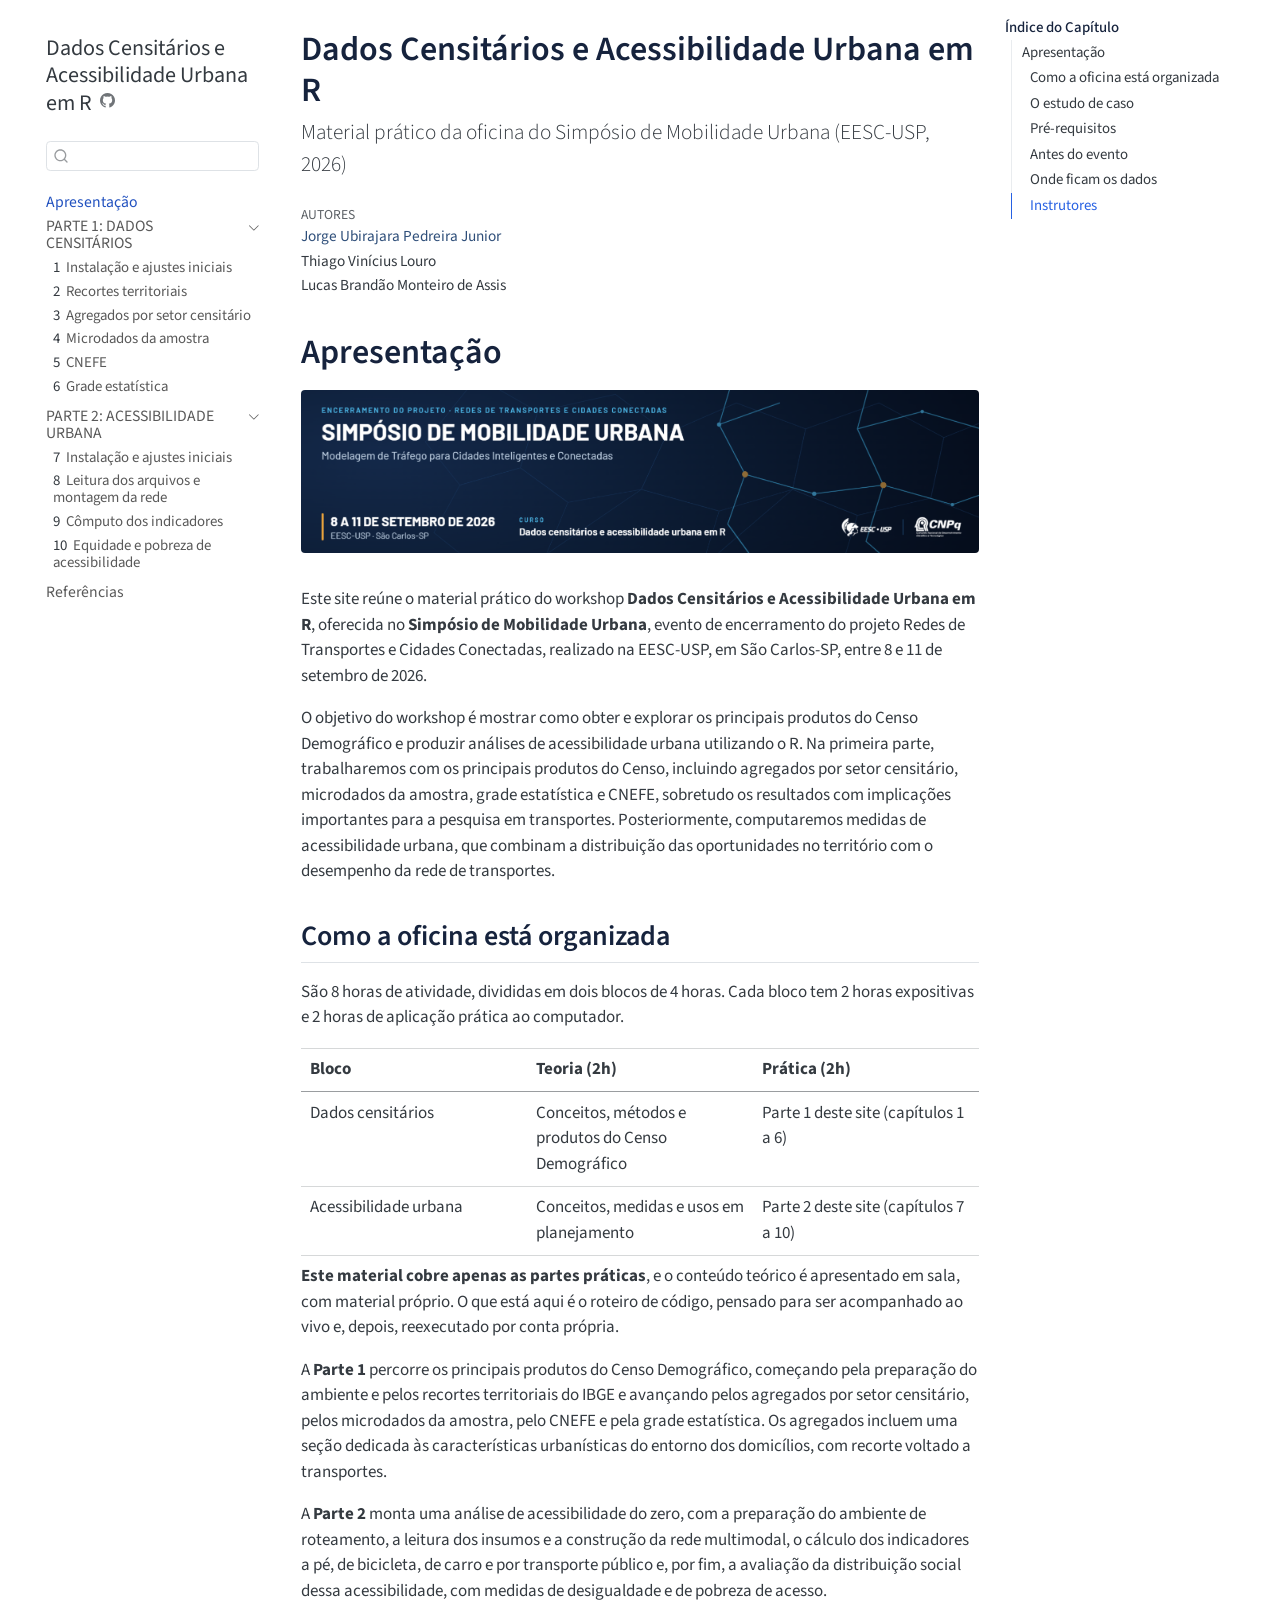
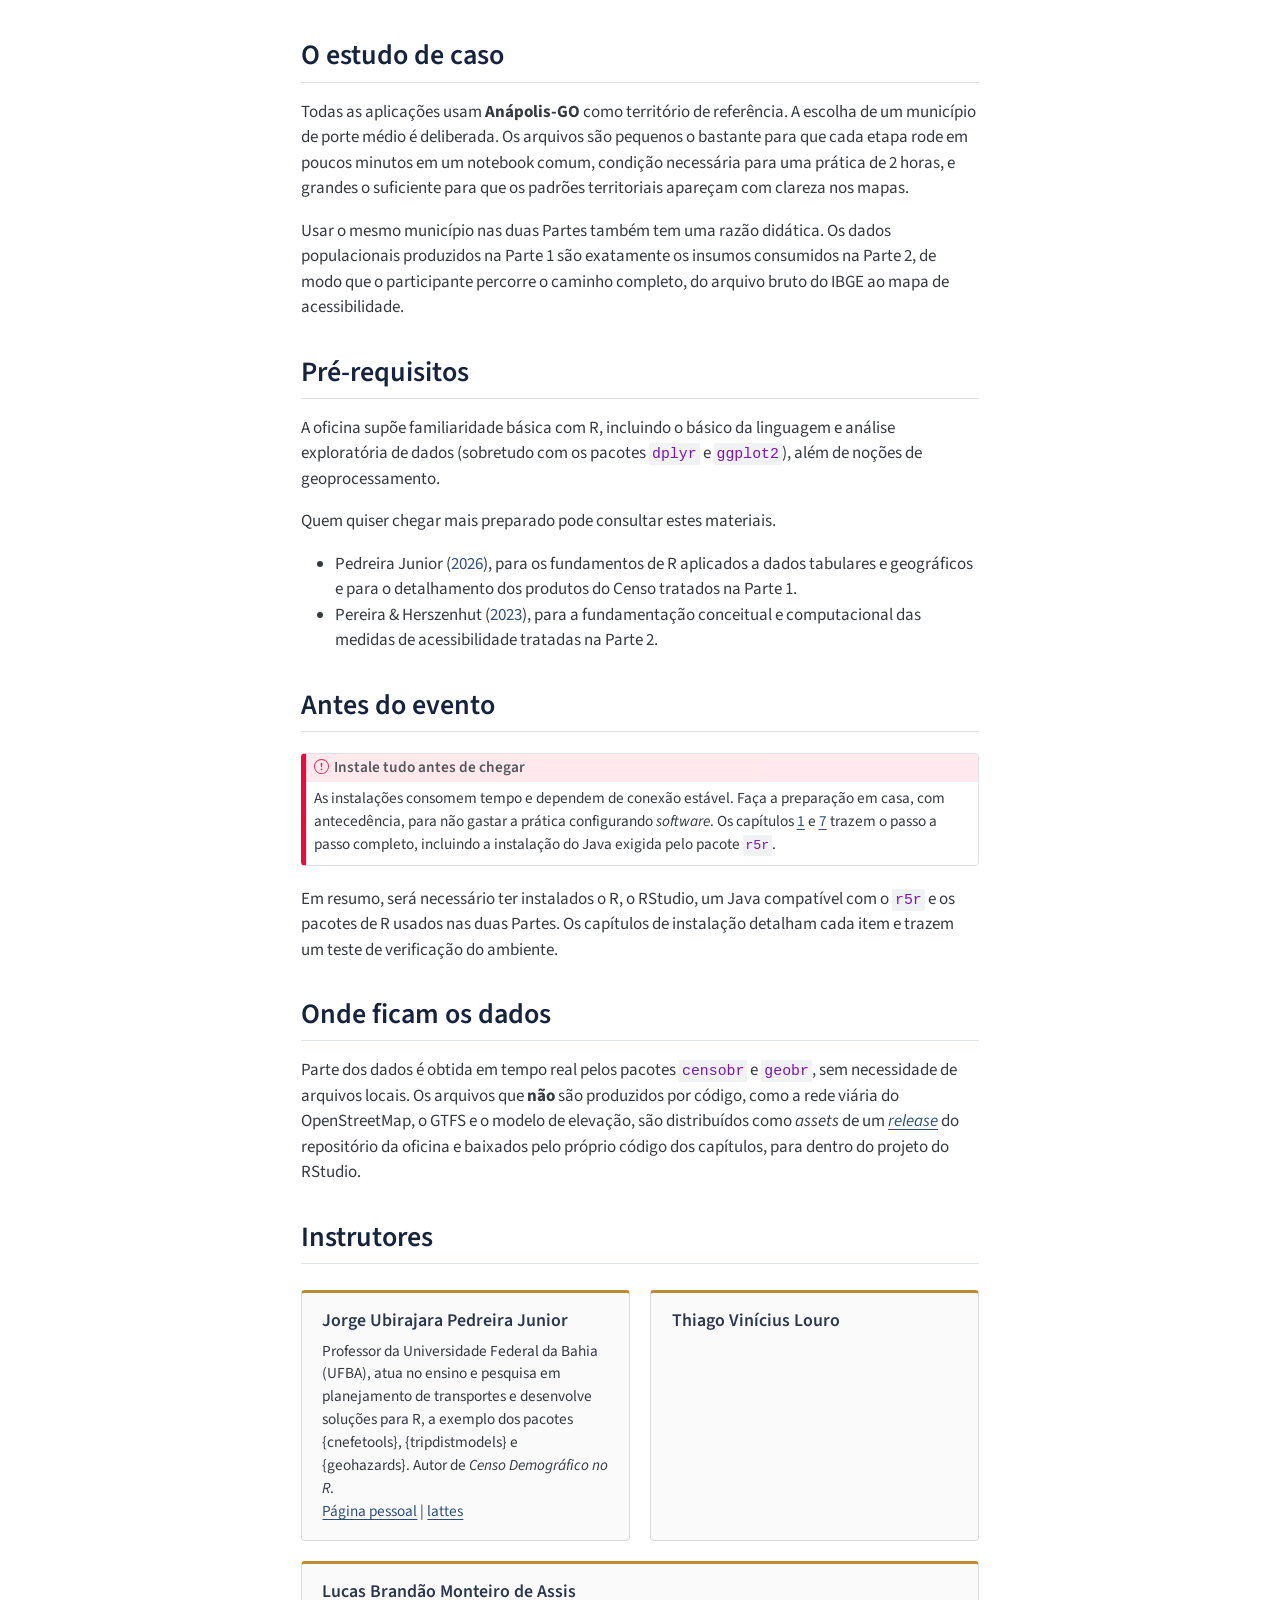
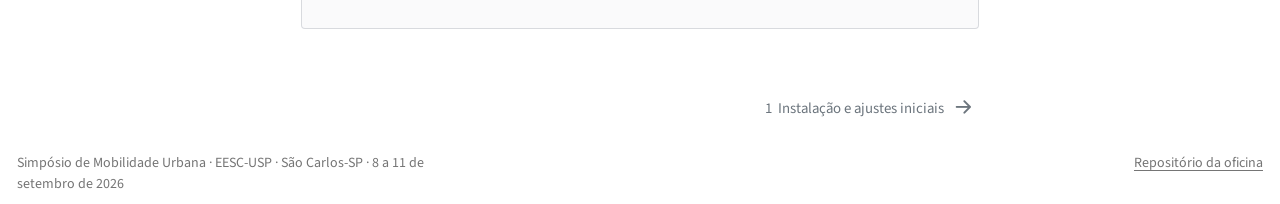
==== commit 56eef8a9: "updates diversos" ====
--- a/docs/index.html
+++ b/docs/index.html
@@ -368,7 +368,8 @@
 <div class="instrutores">
 <section id="jorge-ubirajara-pedreira-junior" class="level3 unnumbered instrutor">
 <h3 class="unnumbered anchored" data-anchor-id="jorge-ubirajara-pedreira-junior">Jorge Ubirajara Pedreira Junior</h3>
-<p>Professor da Universidade Federal da Bahia (UFBA), atua no ensino e pesquisa em planejamento de transportes e desenvolve soluções para R, a exemplo dos pacotes {cnefetools}, {tripdistmodels} e {geohazards}. Autor de <em>Censo Demográfico no R</em>. <a href="https://pedreirajr.github.io/website/">Página pessoal</a> |<a href="http://lattes.cnpq.br/7602862678306492">lattes</a></p>
+<p>Professor da Universidade Federal da Bahia (UFBA), atua no ensino e pesquisa em planejamento de transportes e desenvolve soluções para R, a exemplo dos pacotes {cnefetools}, {tripdistmodels} e {geohazards}. Autor de <em>Censo Demográfico no R</em>.</p>
+<p><a href="https://pedreirajr.github.io/website/">Página pessoal</a> | <a href="http://lattes.cnpq.br/7602862678306492">lattes</a></p>
 </section>
 <section id="thiago-vinícius-louro" class="level3 unnumbered instrutor">
 <h3 class="unnumbered anchored" data-anchor-id="thiago-vinícius-louro">Thiago Vinícius Louro</h3>
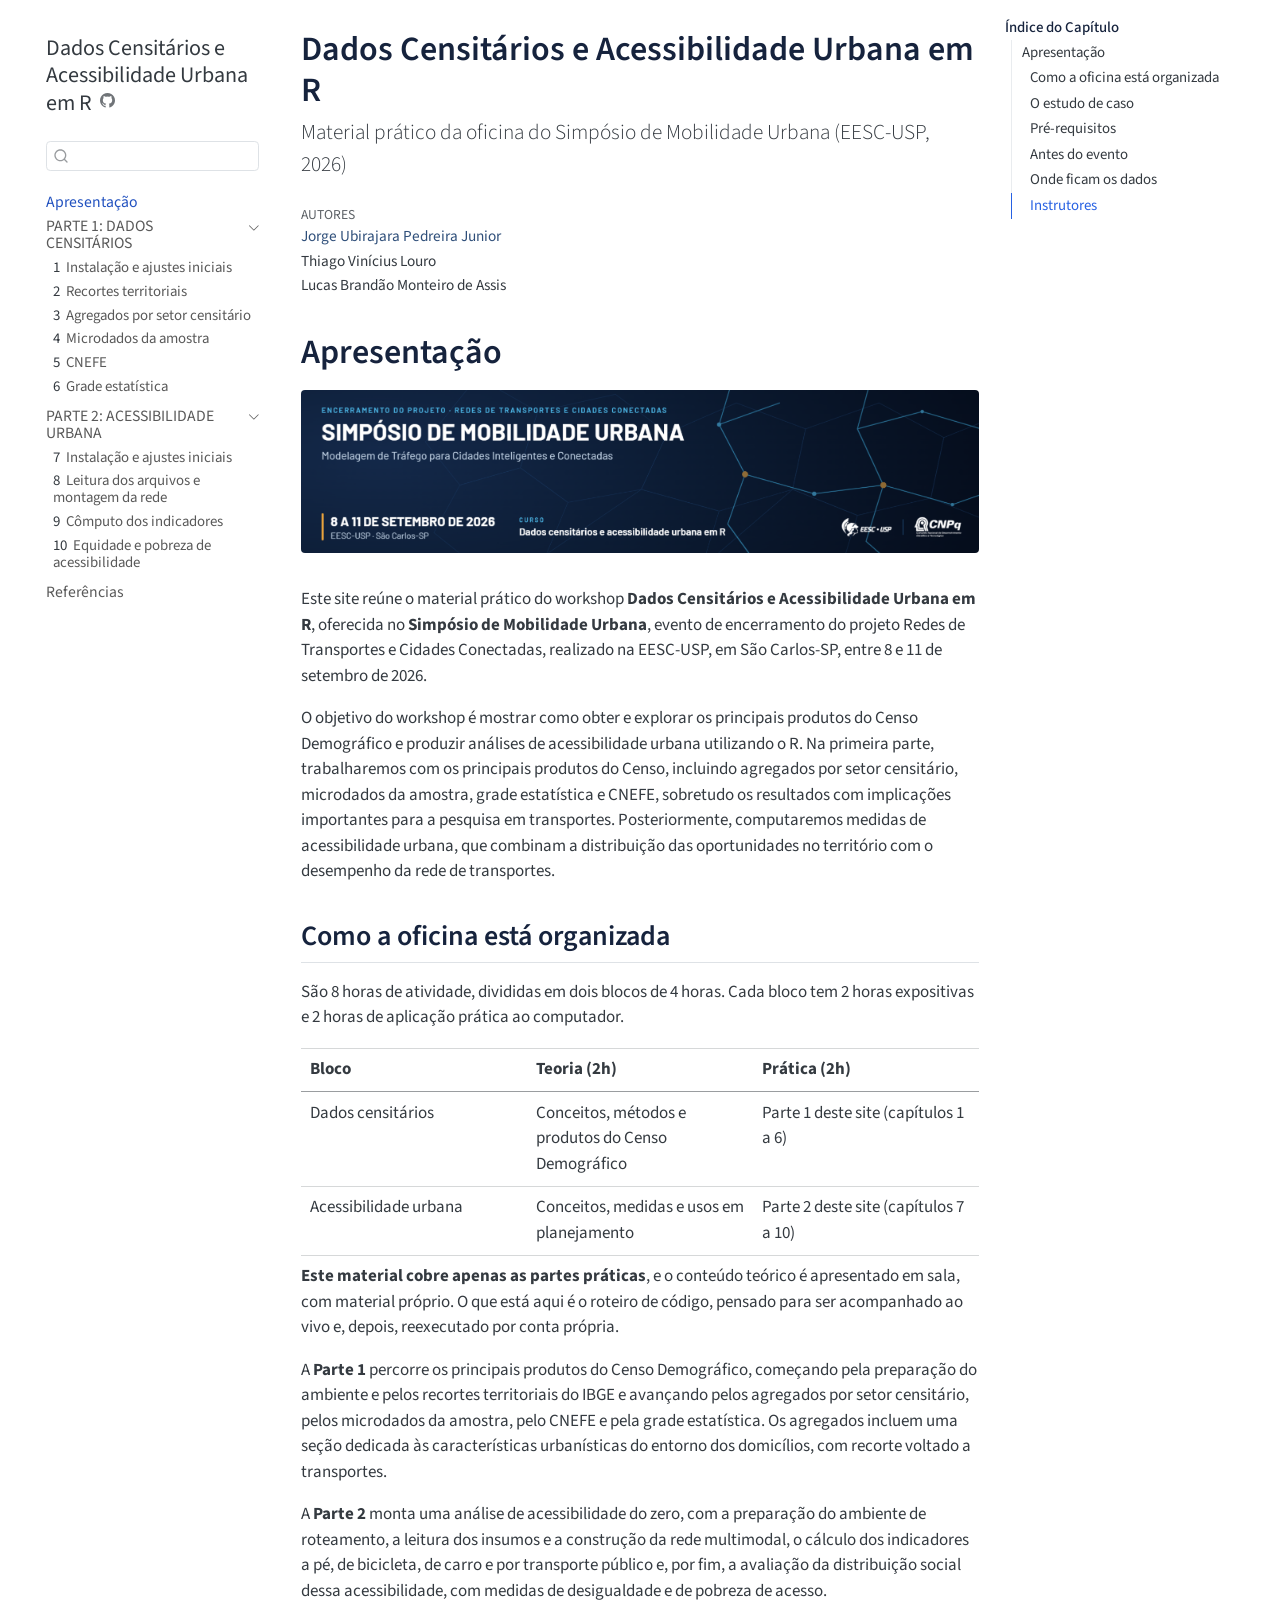
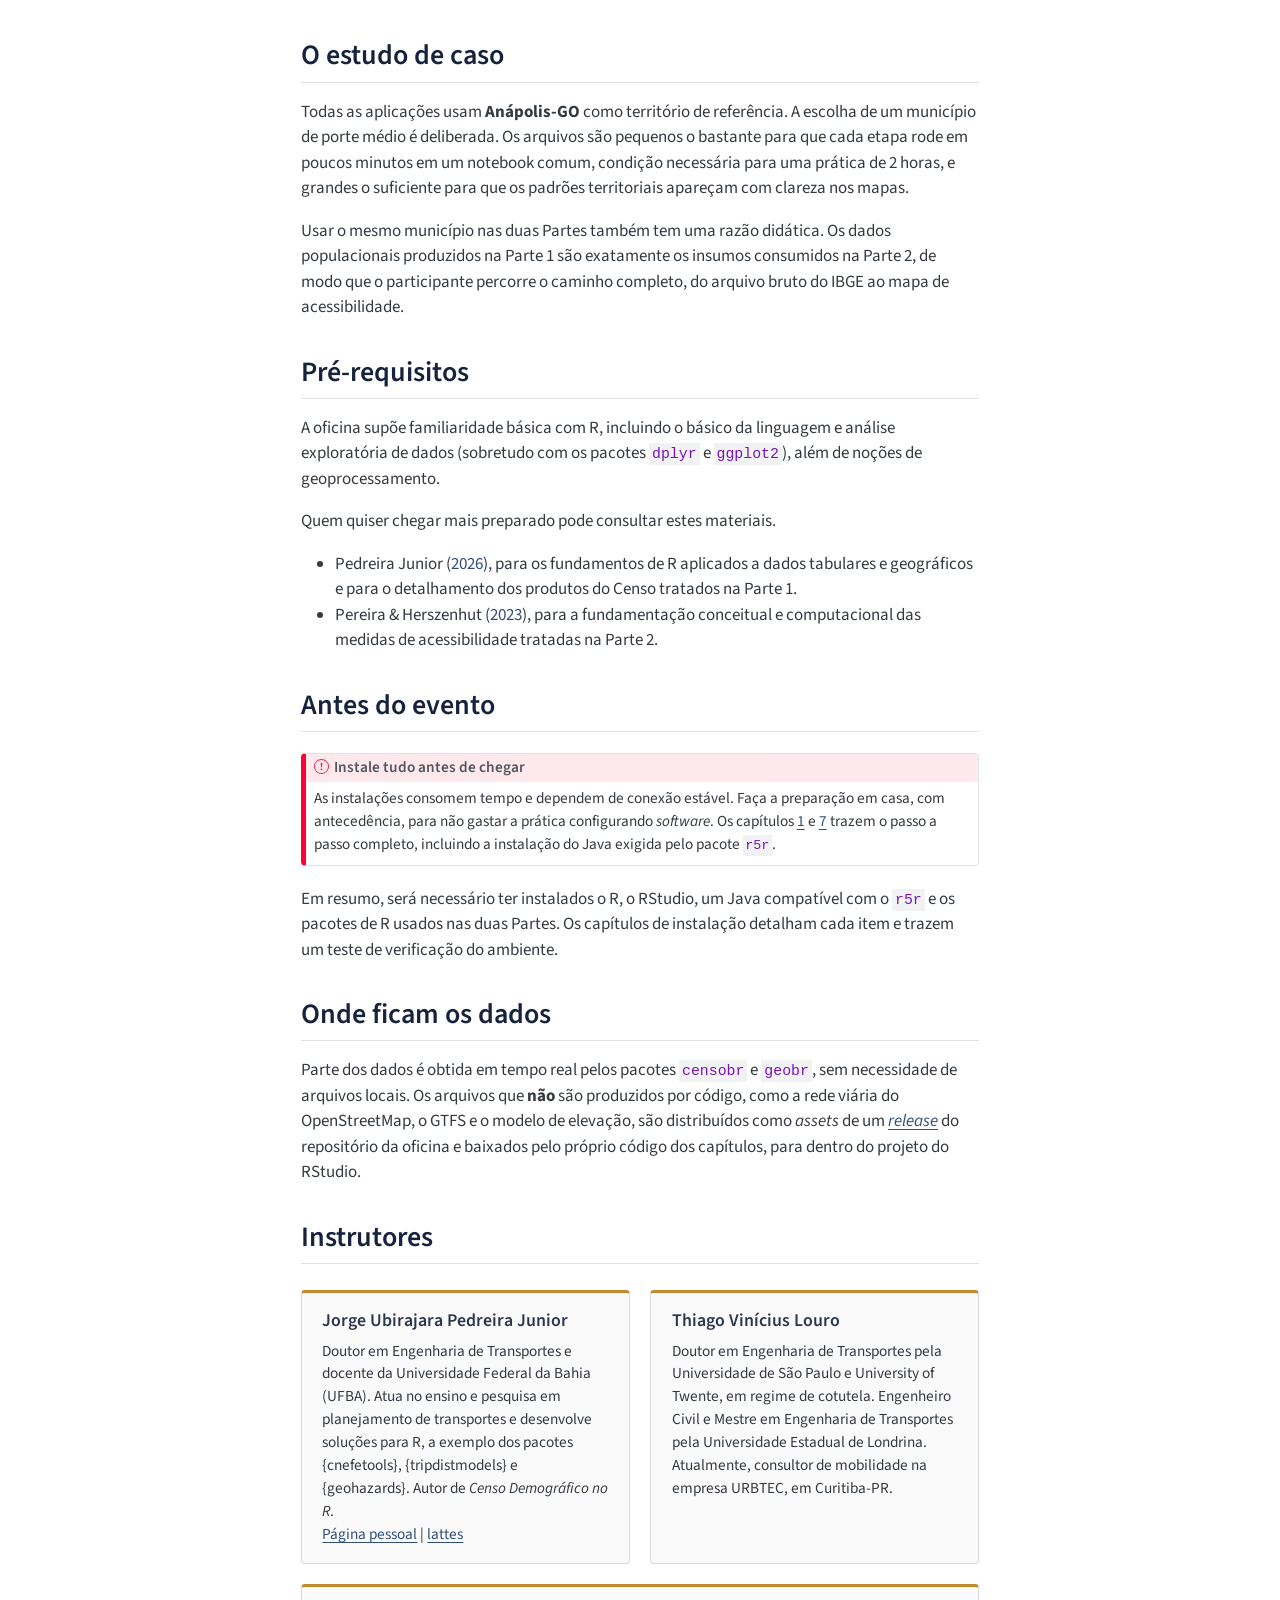
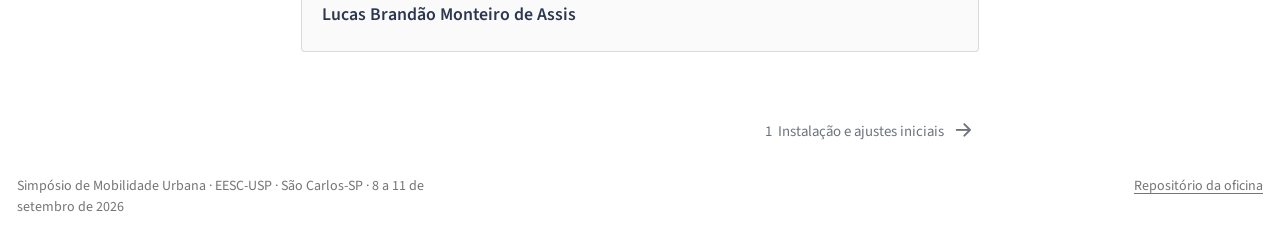
==== commit 40c4ec79: "ajustes adicionais" ====
--- a/docs/index.html
+++ b/docs/index.html
@@ -368,12 +368,12 @@
 <div class="instrutores">
 <section id="jorge-ubirajara-pedreira-junior" class="level3 unnumbered instrutor">
 <h3 class="unnumbered anchored" data-anchor-id="jorge-ubirajara-pedreira-junior">Jorge Ubirajara Pedreira Junior</h3>
-<p>Professor da Universidade Federal da Bahia (UFBA), atua no ensino e pesquisa em planejamento de transportes e desenvolve soluções para R, a exemplo dos pacotes {cnefetools}, {tripdistmodels} e {geohazards}. Autor de <em>Censo Demográfico no R</em>.</p>
+<p>Doutor em Engenharia de Transportes e docente da Universidade Federal da Bahia (UFBA). Atua no ensino e pesquisa em planejamento de transportes e desenvolve soluções para R, a exemplo dos pacotes {cnefetools}, {tripdistmodels} e {geohazards}. Autor de <em>Censo Demográfico no R</em>.</p>
 <p><a href="https://pedreirajr.github.io/website/">Página pessoal</a> | <a href="http://lattes.cnpq.br/7602862678306492">lattes</a></p>
 </section>
 <section id="thiago-vinícius-louro" class="level3 unnumbered instrutor">
 <h3 class="unnumbered anchored" data-anchor-id="thiago-vinícius-louro">Thiago Vinícius Louro</h3>
-<!-- COMPLETAR: minibio do Thiago (vínculo institucional, áreas de atuação, link) -->
+<p>Doutor em Engenharia de Transportes pela Universidade de São Paulo e University of Twente, em regime de cotutela. Engenheiro Civil e Mestre em Engenharia de Transportes pela Universidade Estadual de Londrina. Atualmente, consultor de mobilidade na empresa URBTEC, em Curitiba-PR.</p>
 </section>
 <section id="lucas-brandão-monteiro-de-assis" class="level3 unnumbered instrutor">
 <h3 class="unnumbered anchored" data-anchor-id="lucas-brandão-monteiro-de-assis">Lucas Brandão Monteiro de Assis</h3>
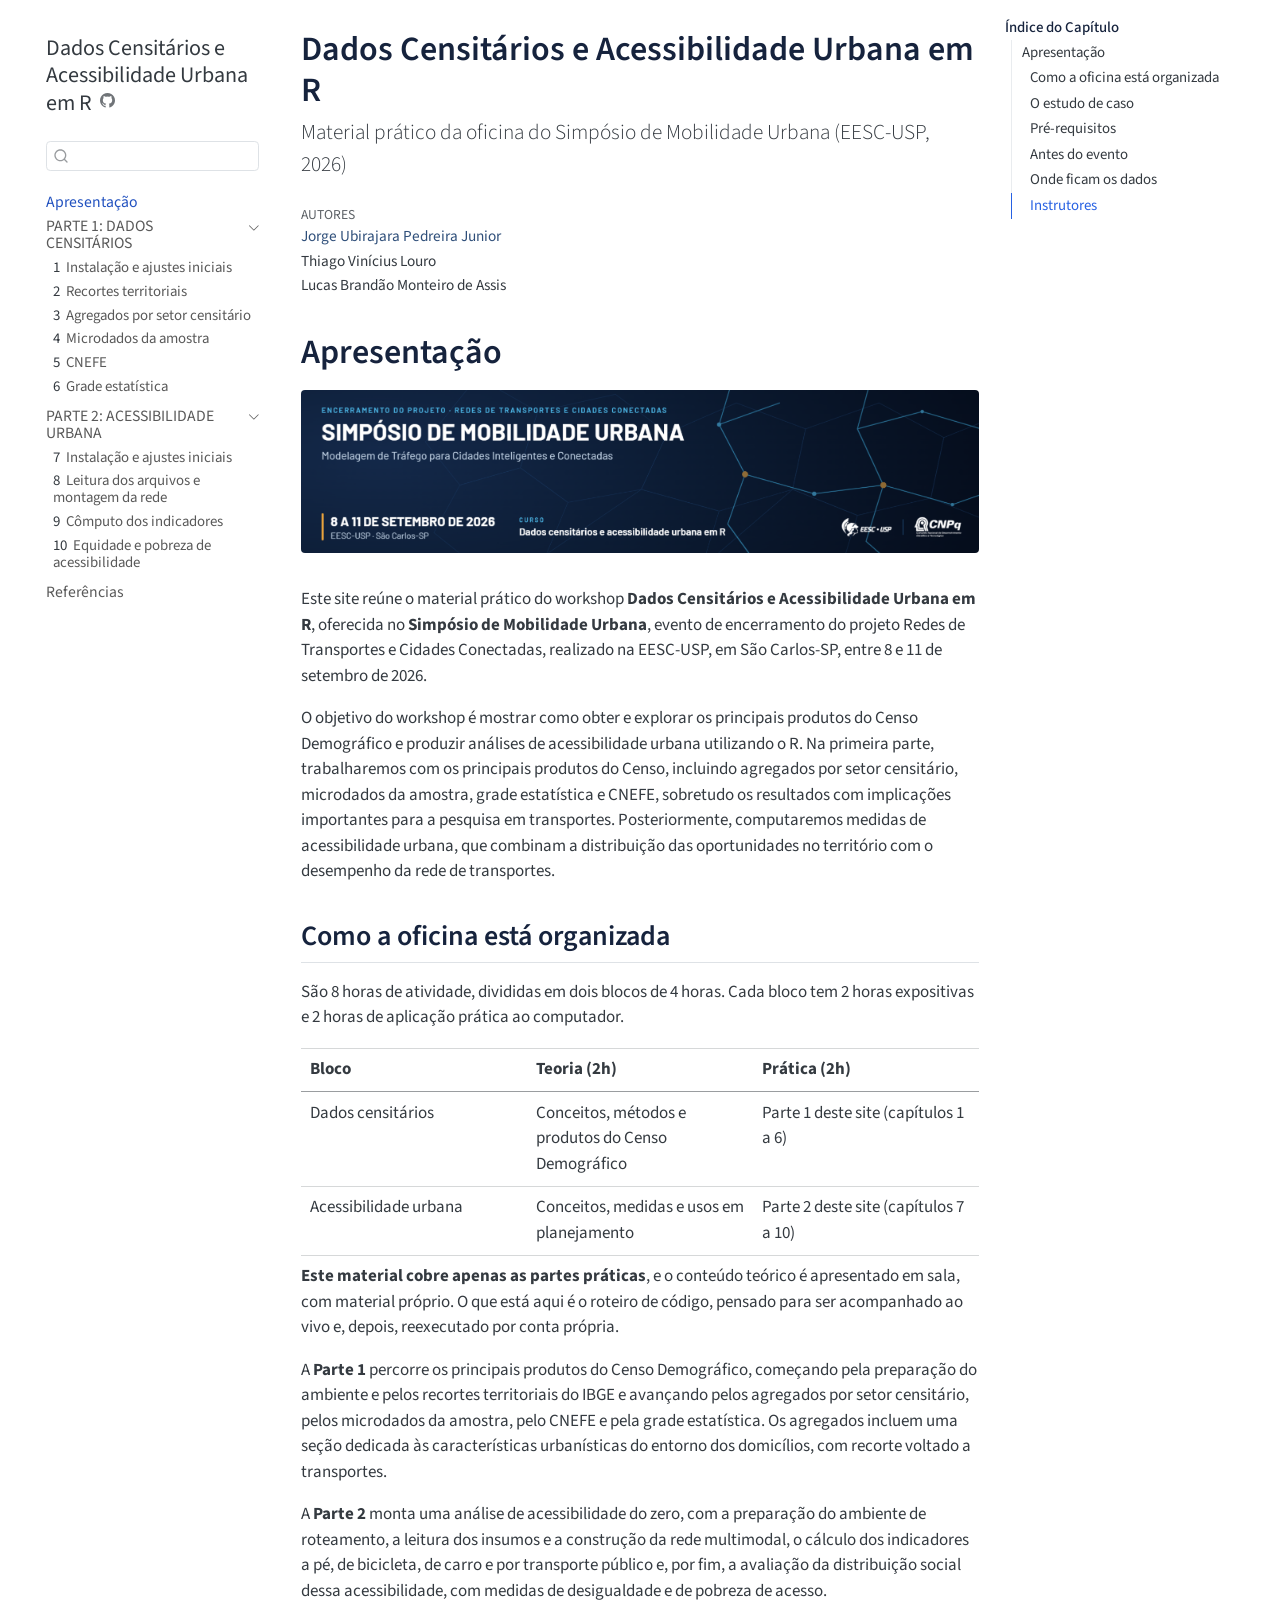
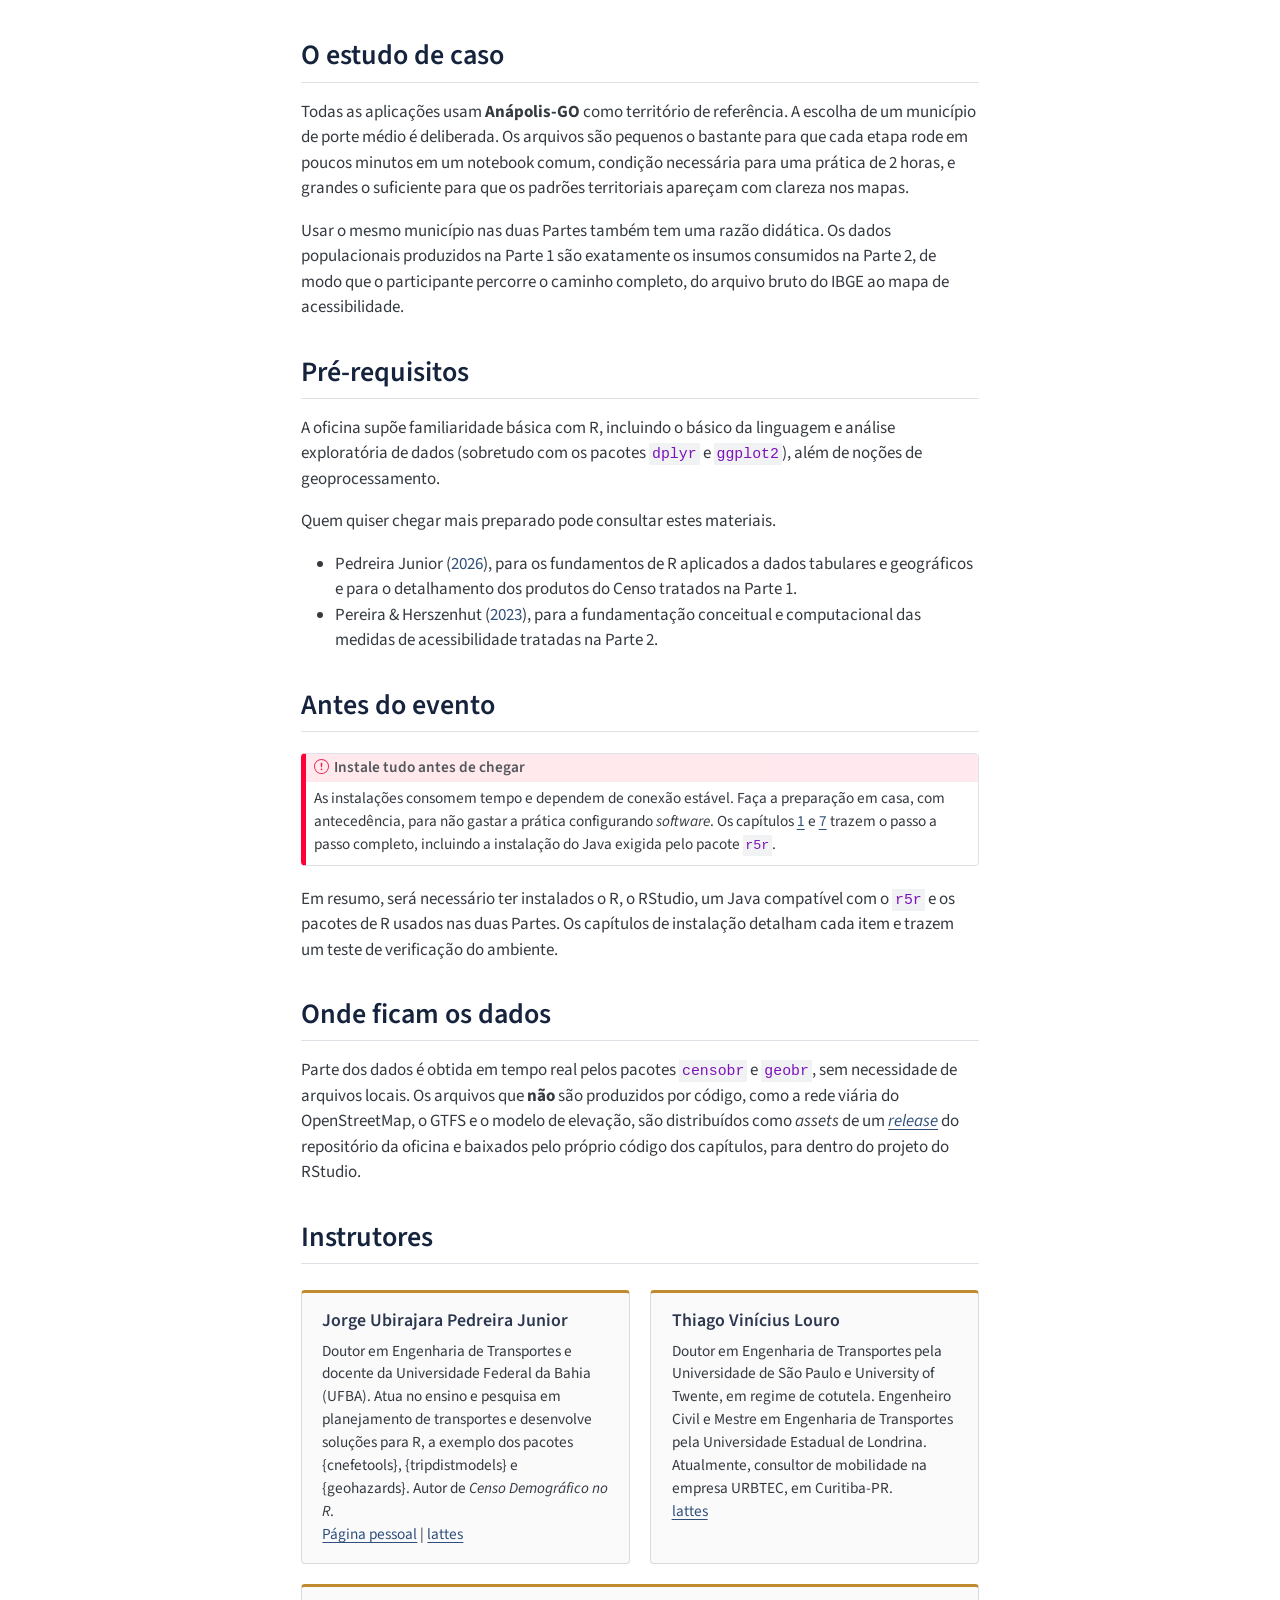
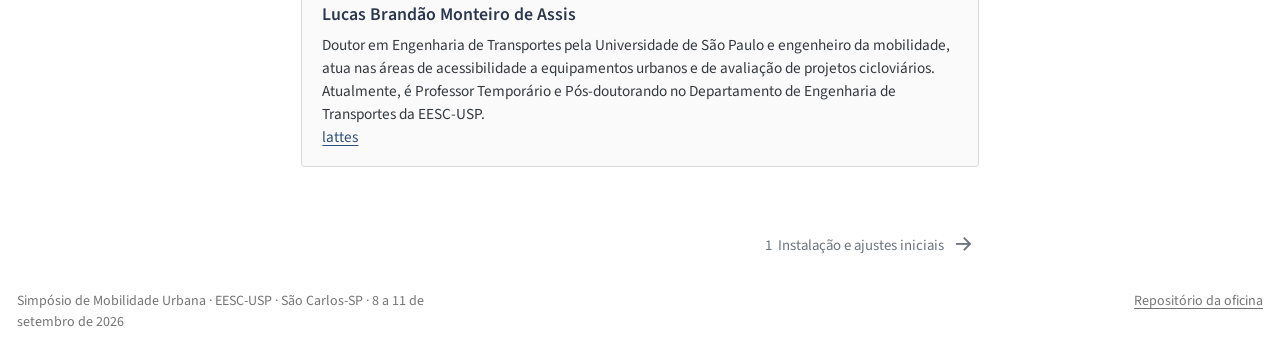
==== commit 3a4fa028: "atualiza bio Lucas" ====
--- a/docs/index.html
+++ b/docs/index.html
@@ -374,10 +374,12 @@
 <section id="thiago-vinícius-louro" class="level3 unnumbered instrutor">
 <h3 class="unnumbered anchored" data-anchor-id="thiago-vinícius-louro">Thiago Vinícius Louro</h3>
 <p>Doutor em Engenharia de Transportes pela Universidade de São Paulo e University of Twente, em regime de cotutela. Engenheiro Civil e Mestre em Engenharia de Transportes pela Universidade Estadual de Londrina. Atualmente, consultor de mobilidade na empresa URBTEC, em Curitiba-PR.</p>
+<p><a href="http://lattes.cnpq.br/2619402198229137">lattes</a></p>
 </section>
 <section id="lucas-brandão-monteiro-de-assis" class="level3 unnumbered instrutor">
 <h3 class="unnumbered anchored" data-anchor-id="lucas-brandão-monteiro-de-assis">Lucas Brandão Monteiro de Assis</h3>
-<!-- COMPLETAR: minibio do Lucas (vínculo institucional, áreas de atuação, link) -->
+<p>Doutor em Engenharia de Transportes pela Universidade de São Paulo e engenheiro da mobilidade, atua nas áreas de acessibilidade a equipamentos urbanos e de avaliação de projetos cicloviários. Atualmente, é Professor Temporário e Pós-doutorando no Departamento de Engenharia de Transportes da EESC-USP.</p>
+<p><a href="http://lattes.cnpq.br/3026929259853023">lattes</a></p>
 </section>
 </div>
 
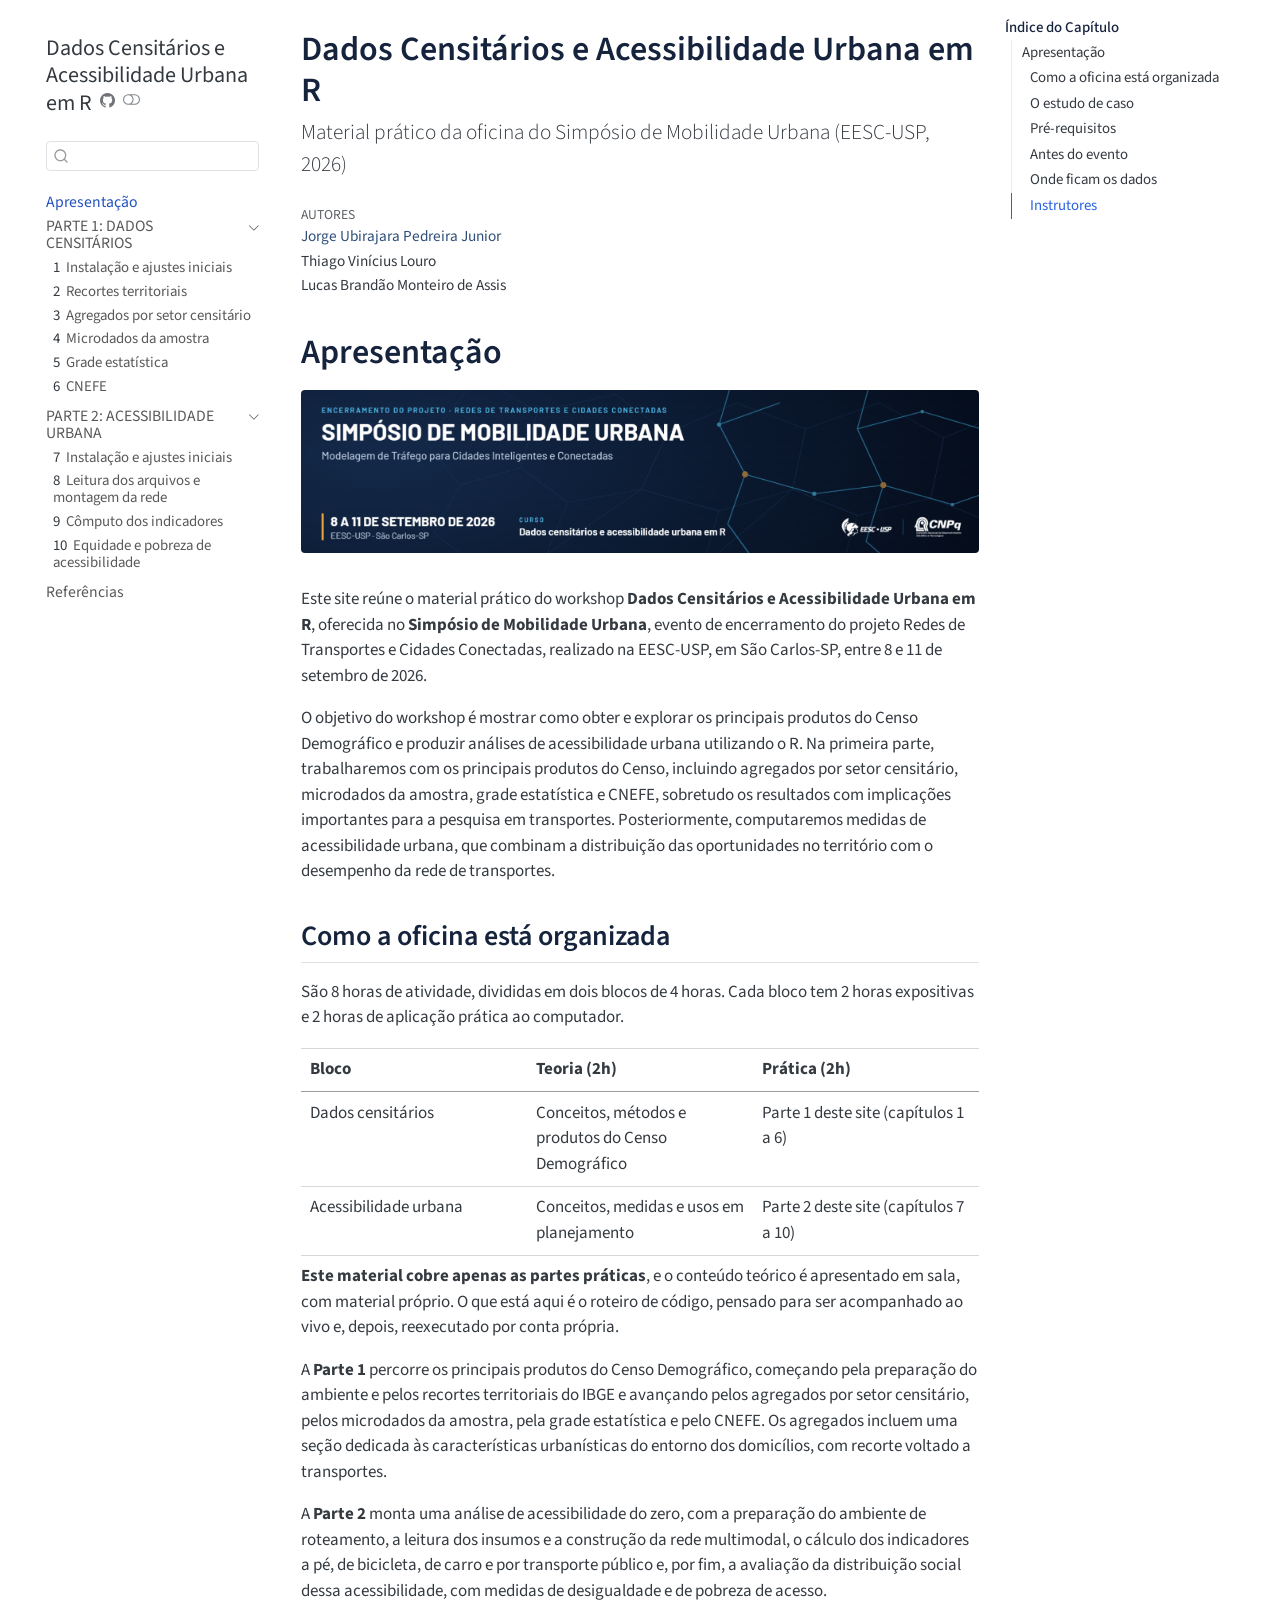
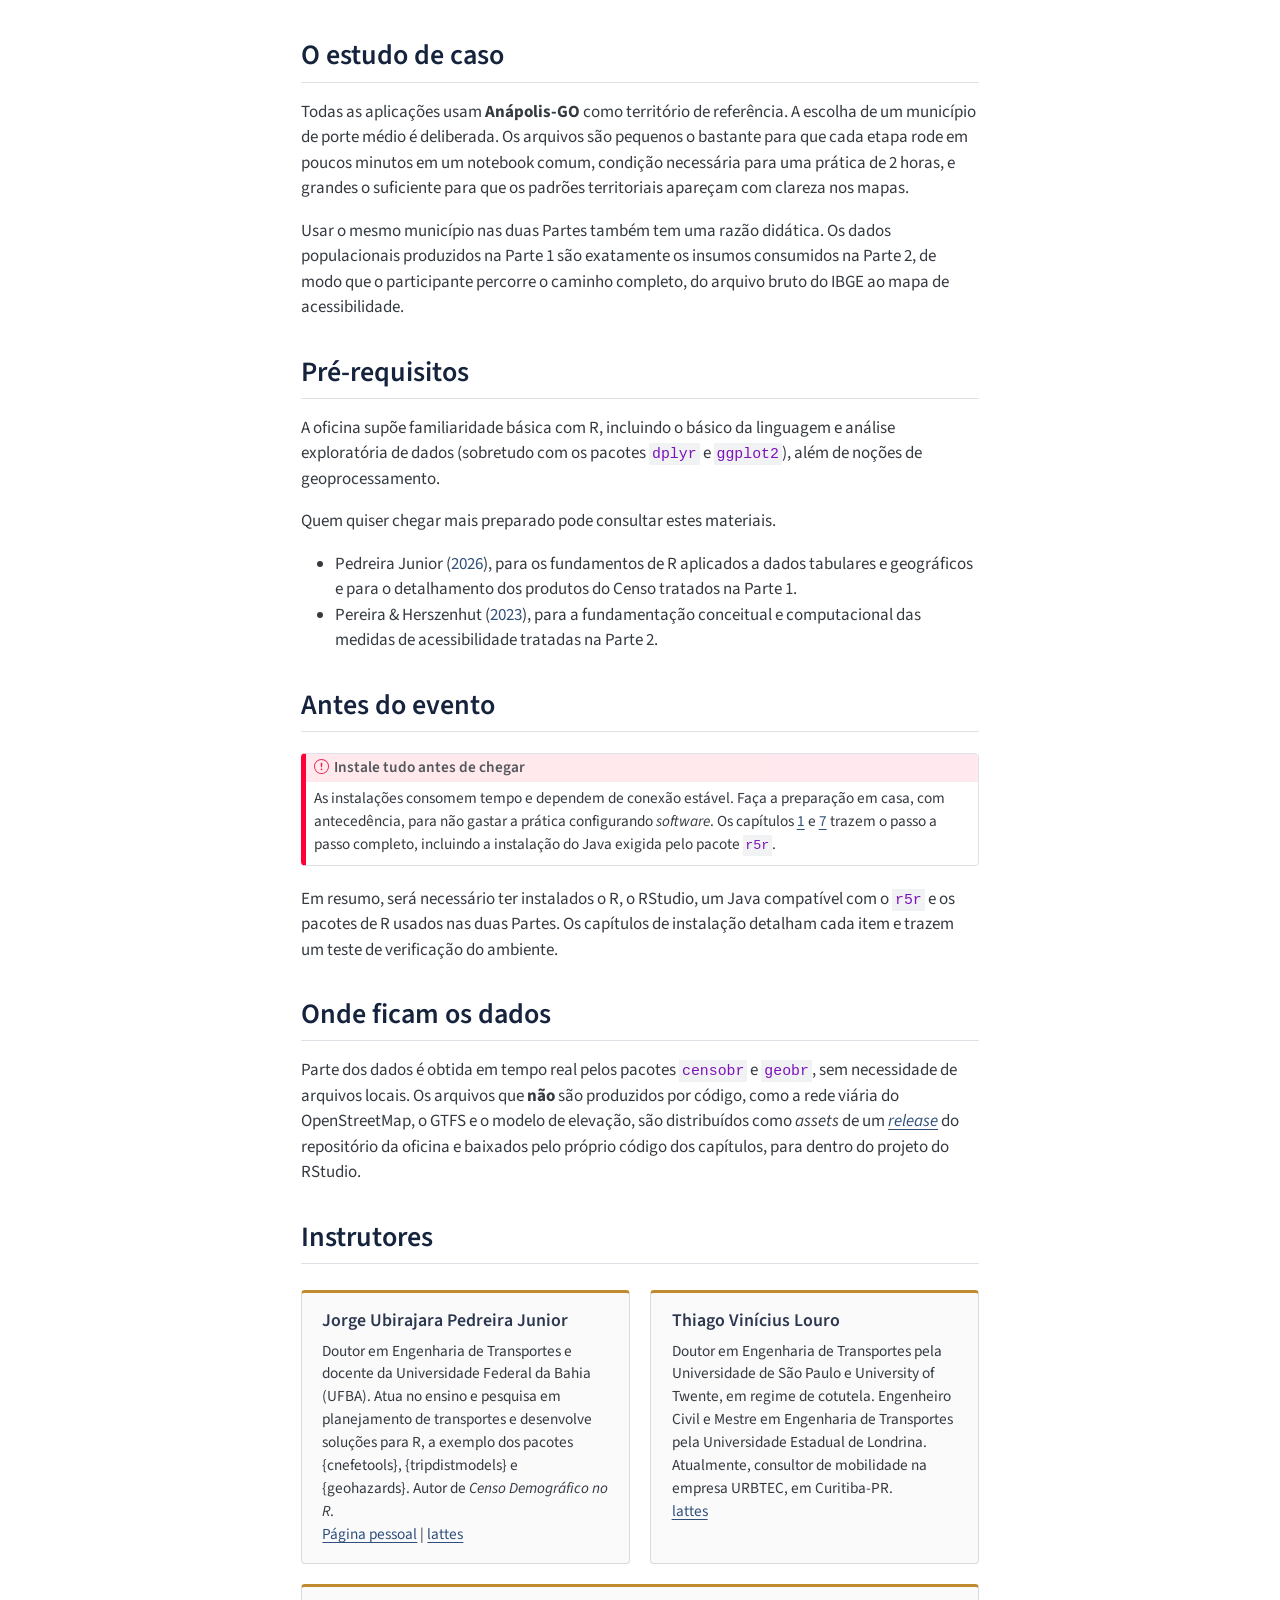
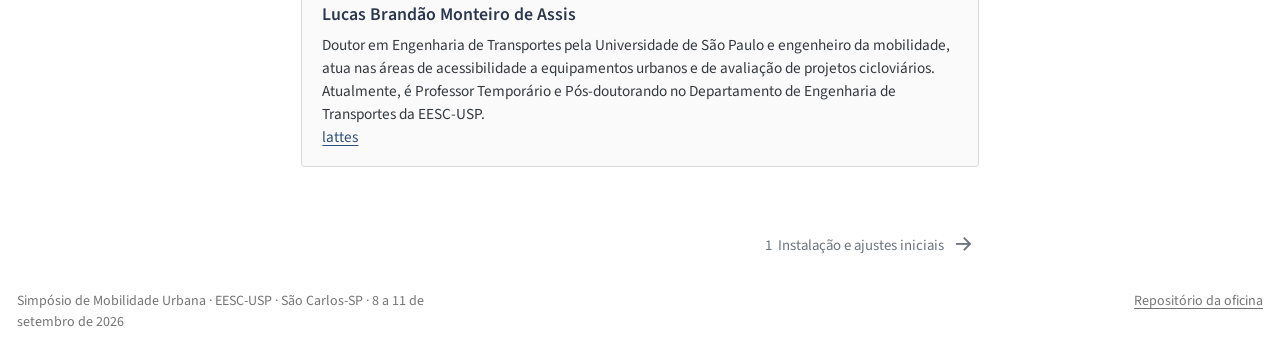
==== commit 969e8962: "atualizacoes diversas" ====
--- a/docs/index.html
+++ b/docs/index.html
@@ -63,10 +63,14 @@
 <script src="site_libs/quarto-html/tippy.umd.min.js"></script>
 <script src="site_libs/quarto-html/anchor.min.js"></script>
 <link href="site_libs/quarto-html/tippy.css" rel="stylesheet">
-<link href="site_libs/quarto-html/quarto-syntax-highlighting-15634bcf2e68342d4ad2dfa704d543f6.css" rel="stylesheet" id="quarto-text-highlighting-styles">
+<link href="site_libs/quarto-html/quarto-syntax-highlighting-15634bcf2e68342d4ad2dfa704d543f6.css" rel="stylesheet" class="quarto-color-scheme" id="quarto-text-highlighting-styles">
+<link href="site_libs/quarto-html/quarto-syntax-highlighting-dark-0a6b7249c26820e032cb0bd839ff02b1.css" rel="stylesheet" class="quarto-color-scheme quarto-color-alternate" id="quarto-text-highlighting-styles">
+<link href="site_libs/quarto-html/quarto-syntax-highlighting-15634bcf2e68342d4ad2dfa704d543f6.css" rel="stylesheet" class="quarto-color-scheme-extra" id="quarto-text-highlighting-styles">
 <script src="site_libs/bootstrap/bootstrap.min.js"></script>
 <link href="site_libs/bootstrap/bootstrap-icons.css" rel="stylesheet">
-<link href="site_libs/bootstrap/bootstrap-ec8eff129d6f50c8392963982e963180.min.css" rel="stylesheet" append-hash="true" id="quarto-bootstrap" data-mode="light">
+<link href="site_libs/bootstrap/bootstrap-ec8eff129d6f50c8392963982e963180.min.css" rel="stylesheet" append-hash="true" class="quarto-color-scheme" id="quarto-bootstrap" data-mode="light">
+<link href="site_libs/bootstrap/bootstrap-dark-f725026034374060f4de44a7d1da3a6e.min.css" rel="stylesheet" append-hash="true" class="quarto-color-scheme quarto-color-alternate" id="quarto-bootstrap" data-mode="dark">
+<link href="site_libs/bootstrap/bootstrap-ec8eff129d6f50c8392963982e963180.min.css" rel="stylesheet" append-hash="true" class="quarto-color-scheme-extra" id="quarto-bootstrap" data-mode="light">
 <script id="quarto-search-options" type="application/json">{
   "location": "sidebar",
   "copy-button": false,
@@ -106,7 +110,169 @@
 <meta property="og:image:width" content="1703">
 </head>
 
-<body class="nav-sidebar floating quarto-light">
+<body class="nav-sidebar floating quarto-light"><script id="quarto-html-before-body" type="application/javascript">
+    const toggleBodyColorMode = (bsSheetEl) => {
+      const mode = bsSheetEl.getAttribute("data-mode");
+      const bodyEl = window.document.querySelector("body");
+      if (mode === "dark") {
+        bodyEl.classList.add("quarto-dark");
+        bodyEl.classList.remove("quarto-light");
+      } else {
+        bodyEl.classList.add("quarto-light");
+        bodyEl.classList.remove("quarto-dark");
+      }
+    }
+    const toggleBodyColorPrimary = () => {
+      const bsSheetEl = window.document.querySelector("link#quarto-bootstrap:not([rel=disabled-stylesheet])");
+      if (bsSheetEl) {
+        toggleBodyColorMode(bsSheetEl);
+      }
+    }
+    const setColorSchemeToggle = (alternate) => {
+      const toggles = window.document.querySelectorAll('.quarto-color-scheme-toggle');
+      for (let i=0; i < toggles.length; i++) {
+        const toggle = toggles[i];
+        if (toggle) {
+          if (alternate) {
+            toggle.classList.add("alternate");
+          } else {
+            toggle.classList.remove("alternate");
+          }
+        }
+      }
+    };
+    const toggleColorMode = (alternate) => {
+      // Switch the stylesheets
+      const primaryStylesheets = window.document.querySelectorAll('link.quarto-color-scheme:not(.quarto-color-alternate)');
+      const alternateStylesheets = window.document.querySelectorAll('link.quarto-color-scheme.quarto-color-alternate');
+      manageTransitions('#quarto-margin-sidebar .nav-link', false);
+      if (alternate) {
+        // note: dark is layered on light, we don't disable primary!
+        enableStylesheet(alternateStylesheets);
+        for (const sheetNode of alternateStylesheets) {
+          if (sheetNode.id === "quarto-bootstrap") {
+            toggleBodyColorMode(sheetNode);
+          }
+        }
+      } else {
+        disableStylesheet(alternateStylesheets);
+        enableStylesheet(primaryStylesheets)
+        toggleBodyColorPrimary();
+      }
+      manageTransitions('#quarto-margin-sidebar .nav-link', true);
+      // Switch the toggles
+      setColorSchemeToggle(alternate)
+      // Hack to workaround the fact that safari doesn't
+      // properly recolor the scrollbar when toggling (#1455)
+      if (navigator.userAgent.indexOf('Safari') > 0 && navigator.userAgent.indexOf('Chrome') == -1) {
+        manageTransitions("body", false);
+        window.scrollTo(0, 1);
+        setTimeout(() => {
+          window.scrollTo(0, 0);
+          manageTransitions("body", true);
+        }, 40);
+      }
+    }
+    const disableStylesheet = (stylesheets) => {
+      for (let i=0; i < stylesheets.length; i++) {
+        const stylesheet = stylesheets[i];
+        stylesheet.rel = 'disabled-stylesheet';
+      }
+    }
+    const enableStylesheet = (stylesheets) => {
+      for (let i=0; i < stylesheets.length; i++) {
+        const stylesheet = stylesheets[i];
+        if(stylesheet.rel !== 'stylesheet') { // for Chrome, which will still FOUC without this check
+          stylesheet.rel = 'stylesheet';
+        }
+      }
+    }
+    const manageTransitions = (selector, allowTransitions) => {
+      const els = window.document.querySelectorAll(selector);
+      for (let i=0; i < els.length; i++) {
+        const el = els[i];
+        if (allowTransitions) {
+          el.classList.remove('notransition');
+        } else {
+          el.classList.add('notransition');
+        }
+      }
+    }
+    const isFileUrl = () => {
+      return window.location.protocol === 'file:';
+    }
+    const hasAlternateSentinel = () => {
+      let styleSentinel = getColorSchemeSentinel();
+      if (styleSentinel !== null) {
+        return styleSentinel === "alternate";
+      } else {
+        return false;
+      }
+    }
+    const setStyleSentinel = (alternate) => {
+      const value = alternate ? "alternate" : "default";
+      if (!isFileUrl()) {
+        window.localStorage.setItem("quarto-color-scheme", value);
+      } else {
+        localAlternateSentinel = value;
+      }
+    }
+    const getColorSchemeSentinel = () => {
+      if (!isFileUrl()) {
+        const storageValue = window.localStorage.getItem("quarto-color-scheme");
+        return storageValue != null ? storageValue : localAlternateSentinel;
+      } else {
+        return localAlternateSentinel;
+      }
+    }
+    const toggleGiscusIfUsed = (isAlternate, darkModeDefault) => {
+      const baseTheme = document.querySelector('#giscus-base-theme')?.value ?? 'light';
+      const alternateTheme = document.querySelector('#giscus-alt-theme')?.value ?? 'dark';
+      let newTheme = '';
+      if(authorPrefersDark) {
+        newTheme = isAlternate ? baseTheme : alternateTheme;
+      } else {
+        newTheme = isAlternate ? alternateTheme : baseTheme;
+      }
+      const changeGiscusTheme = () => {
+        // From: https://github.com/giscus/giscus/issues/336
+        const sendMessage = (message) => {
+          const iframe = document.querySelector('iframe.giscus-frame');
+          if (!iframe) return;
+          iframe.contentWindow.postMessage({ giscus: message }, 'https://giscus.app');
+        }
+        sendMessage({
+          setConfig: {
+            theme: newTheme
+          }
+        });
+      }
+      const isGiscussLoaded = window.document.querySelector('iframe.giscus-frame') !== null;
+      if (isGiscussLoaded) {
+        changeGiscusTheme();
+      }
+    };
+    const authorPrefersDark = false;
+    const darkModeDefault = authorPrefersDark;
+      document.querySelector('link#quarto-text-highlighting-styles.quarto-color-scheme-extra').rel = 'disabled-stylesheet';
+      document.querySelector('link#quarto-bootstrap.quarto-color-scheme-extra').rel = 'disabled-stylesheet';
+    let localAlternateSentinel = darkModeDefault ? 'alternate' : 'default';
+    // Dark / light mode switch
+    window.quartoToggleColorScheme = () => {
+      // Read the current dark / light value
+      let toAlternate = !hasAlternateSentinel();
+      toggleColorMode(toAlternate);
+      setStyleSentinel(toAlternate);
+      toggleGiscusIfUsed(toAlternate, darkModeDefault);
+      window.dispatchEvent(new Event('resize'));
+    };
+    // Switch to dark mode if need be
+    if (hasAlternateSentinel()) {
+      toggleColorMode(true);
+    } else {
+      toggleColorMode(false);
+    }
+  </script>
 
 <div id="quarto-search-results"></div>
   <header id="quarto-header" class="headroom fixed-top">
@@ -133,6 +299,7 @@
       <a href="./">Dados Censitários e Acessibilidade Urbana em R</a> 
         <div class="sidebar-tools-main">
     <a href="https://github.com/pedreirajr/workshop_censo_acc_smu2026" title="Código fonte" class="quarto-navigation-tool px-1" aria-label="Código fonte"><i class="bi bi-github"></i></a>
+  <a href="" class="quarto-color-scheme-toggle quarto-navigation-tool  px-1" onclick="window.quartoToggleColorScheme(); return false;" title="Alternar modo escuro"><i class="bi"></i></a>
 </div>
     </div>
       </div>
@@ -184,14 +351,14 @@
 </li>
           <li class="sidebar-item">
   <div class="sidebar-item-container"> 
-  <a href="./5-cnefe.html" class="sidebar-item-text sidebar-link">
- <span class="menu-text"><span class="chapter-number">5</span>&nbsp; <span class="chapter-title">CNEFE</span></span></a>
+  <a href="./5-grade-estatistica.html" class="sidebar-item-text sidebar-link">
+ <span class="menu-text"><span class="chapter-number">5</span>&nbsp; <span class="chapter-title">Grade estatística</span></span></a>
   </div>
 </li>
           <li class="sidebar-item">
   <div class="sidebar-item-container"> 
-  <a href="./6-grade-estatistica.html" class="sidebar-item-text sidebar-link">
- <span class="menu-text"><span class="chapter-number">6</span>&nbsp; <span class="chapter-title">Grade estatística</span></span></a>
+  <a href="./6-cnefe.html" class="sidebar-item-text sidebar-link">
+ <span class="menu-text"><span class="chapter-number">6</span>&nbsp; <span class="chapter-title">CNEFE</span></span></a>
   </div>
 </li>
       </ul>
@@ -261,6 +428,7 @@
     </div>
 <!-- main -->
 <main class="content" id="quarto-document-content">
+
 
 <header id="title-block-header" class="quarto-title-block default">
 <div class="quarto-title">
@@ -325,7 +493,7 @@
 </tbody>
 </table>
 <p><strong>Este material cobre apenas as partes práticas</strong>, e o conteúdo teórico é apresentado em sala, com material próprio. O que está aqui é o roteiro de código, pensado para ser acompanhado ao vivo e, depois, reexecutado por conta própria.</p>
-<p>A <strong>Parte 1</strong> percorre os principais produtos do Censo Demográfico, começando pela preparação do ambiente e pelos recortes territoriais do IBGE e avançando pelos agregados por setor censitário, pelos microdados da amostra, pelo CNEFE e pela grade estatística. Os agregados incluem uma seção dedicada às características urbanísticas do entorno dos domicílios, com recorte voltado a transportes.</p>
+<p>A <strong>Parte 1</strong> percorre os principais produtos do Censo Demográfico, começando pela preparação do ambiente e pelos recortes territoriais do IBGE e avançando pelos agregados por setor censitário, pelos microdados da amostra, pela grade estatística e pelo CNEFE. Os agregados incluem uma seção dedicada às características urbanísticas do entorno dos domicílios, com recorte voltado a transportes.</p>
 <p>A <strong>Parte 2</strong> monta uma análise de acessibilidade do zero, com a preparação do ambiente de roteamento, a leitura dos insumos e a construção da rede multimodal, o cálculo dos indicadores a pé, de bicicleta, de carro e por transporte público e, por fim, a avaliação da distribuição social dessa acessibilidade, com medidas de desigualdade e de pobreza de acesso.</p>
 </section>
 <section id="o-estudo-de-caso" class="level2 unnumbered">
@@ -398,6 +566,19 @@
 </main> <!-- /main -->
 <script id="quarto-html-after-body" type="application/javascript">
   window.document.addEventListener("DOMContentLoaded", function (event) {
+    // Ensure there is a toggle, if there isn't float one in the top right
+    if (window.document.querySelector('.quarto-color-scheme-toggle') === null) {
+      const a = window.document.createElement('a');
+      a.classList.add('top-right');
+      a.classList.add('quarto-color-scheme-toggle');
+      a.href = "";
+      a.onclick = function() { try { window.quartoToggleColorScheme(); } catch {} return false; };
+      const i = window.document.createElement("i");
+      i.classList.add('bi');
+      a.appendChild(i);
+      window.document.body.appendChild(a);
+    }
+    setColorSchemeToggle(hasAlternateSentinel())
     const icon = "";
     const anchorJS = new window.AnchorJS();
     anchorJS.options = {
--- a/docs/site_libs/quarto-html/quarto-syntax-highlighting-dark-0a6b7249c26820e032cb0bd839ff02b1.css
+++ b/docs/site_libs/quarto-html/quarto-syntax-highlighting-dark-0a6b7249c26820e032cb0bd839ff02b1.css
@@ -0,0 +1,219 @@
+/* quarto syntax highlight colors */
+:root {
+  --quarto-hl-al-color: #f07178;
+  --quarto-hl-an-color: #d4d0ab;
+  --quarto-hl-at-color: #00e0e0;
+  --quarto-hl-bn-color: #d4d0ab;
+  --quarto-hl-bu-color: #abe338;
+  --quarto-hl-ch-color: #abe338;
+  --quarto-hl-co-color: #f8f8f2;
+  --quarto-hl-cv-color: #ffd700;
+  --quarto-hl-cn-color: #ffd700;
+  --quarto-hl-cf-color: #ffa07a;
+  --quarto-hl-dt-color: #ffa07a;
+  --quarto-hl-dv-color: #d4d0ab;
+  --quarto-hl-do-color: #f8f8f2;
+  --quarto-hl-er-color: #f07178;
+  --quarto-hl-ex-color: #00e0e0;
+  --quarto-hl-fl-color: #d4d0ab;
+  --quarto-hl-fu-color: #ffa07a;
+  --quarto-hl-im-color: #abe338;
+  --quarto-hl-in-color: #d4d0ab;
+  --quarto-hl-kw-color: #ffa07a;
+  --quarto-hl-op-color: #ffa07a;
+  --quarto-hl-ot-color: #00e0e0;
+  --quarto-hl-pp-color: #dcc6e0;
+  --quarto-hl-re-color: #00e0e0;
+  --quarto-hl-sc-color: #abe338;
+  --quarto-hl-ss-color: #abe338;
+  --quarto-hl-st-color: #abe338;
+  --quarto-hl-va-color: #00e0e0;
+  --quarto-hl-vs-color: #abe338;
+  --quarto-hl-wa-color: #dcc6e0;
+}
+
+/* other quarto variables */
+:root {
+  --quarto-font-monospace: SFMono-Regular, Menlo, Monaco, Consolas, "Liberation Mono", "Courier New", monospace;
+}
+
+/* syntax highlight based on Pandoc's rules */
+pre > code.sourceCode > span {
+  color: #f8f8f2;
+}
+
+code.sourceCode > span {
+  color: #f8f8f2;
+}
+
+div.sourceCode,
+div.sourceCode pre.sourceCode {
+  color: #f8f8f2;
+}
+
+/* Normal */
+code span {
+  color: #f8f8f2;
+}
+
+/* Alert */
+code span.al {
+  color: #f07178;
+}
+
+/* Annotation */
+code span.an {
+  color: #d4d0ab;
+}
+
+/* Attribute */
+code span.at {
+  color: #00e0e0;
+}
+
+/* BaseN */
+code span.bn {
+  color: #d4d0ab;
+}
+
+/* BuiltIn */
+code span.bu {
+  color: #abe338;
+}
+
+/* ControlFlow */
+code span.cf {
+  font-weight: bold;
+  color: #ffa07a;
+}
+
+/* Char */
+code span.ch {
+  color: #abe338;
+}
+
+/* Constant */
+code span.cn {
+  color: #ffd700;
+}
+
+/* Comment */
+code span.co {
+  font-style: italic;
+  color: #f8f8f2;
+}
+
+/* CommentVar */
+code span.cv {
+  color: #ffd700;
+}
+
+/* Documentation */
+code span.do {
+  color: #f8f8f2;
+}
+
+/* DataType */
+code span.dt {
+  color: #ffa07a;
+}
+
+/* DecVal */
+code span.dv {
+  color: #d4d0ab;
+}
+
+/* Error */
+code span.er {
+  color: #f07178;
+  text-decoration: underline;
+}
+
+/* Extension */
+code span.ex {
+  font-weight: bold;
+  color: #00e0e0;
+}
+
+/* Float */
+code span.fl {
+  color: #d4d0ab;
+}
+
+/* Function */
+code span.fu {
+  color: #ffa07a;
+}
+
+/* Import */
+code span.im {
+  color: #abe338;
+}
+
+/* Information */
+code span.in {
+  color: #d4d0ab;
+}
+
+/* Keyword */
+code span.kw {
+  font-weight: bold;
+  color: #ffa07a;
+}
+
+/* Operator */
+code span.op {
+  color: #ffa07a;
+}
+
+/* Other */
+code span.ot {
+  color: #00e0e0;
+}
+
+/* Preprocessor */
+code span.pp {
+  color: #dcc6e0;
+}
+
+/* RegionMarker */
+code span.re {
+  background-color: #f8f8f2;
+  color: #00e0e0;
+}
+
+/* SpecialChar */
+code span.sc {
+  color: #abe338;
+}
+
+/* SpecialString */
+code span.ss {
+  color: #abe338;
+}
+
+/* String */
+code span.st {
+  color: #abe338;
+}
+
+/* Variable */
+code span.va {
+  color: #00e0e0;
+}
+
+/* VerbatimString */
+code span.vs {
+  color: #abe338;
+}
+
+/* Warning */
+code span.wa {
+  color: #dcc6e0;
+}
+
+.prevent-inlining {
+  content: "</";
+}
+
+/*# sourceMappingURL=175367c052bafc98bd680af3479823f0.css.map */
--- a/docs/custom.css
+++ b/docs/custom.css
@@ -3,6 +3,7 @@
    Derivada da identidade visual do Simpósio de Mobilidade Urbana
    ======================================== */
 
+/* Cores fixas da identidade do evento */
 :root {
   --smu-azul: #16233d;
   --smu-azul-claro: #2f4f7a;
@@ -10,16 +11,36 @@
   --smu-cinza: #6b7280;
 }
 
+/* Papéis de cor no tema claro. O tema escuro redefine só estes,
+   logo abaixo, de modo que nenhuma regra precisa ser duplicada. */
+:root {
+  --smu-titulo: var(--smu-azul);
+  --smu-link: var(--smu-azul-claro);
+  --smu-realce: var(--smu-dourado);
+  --smu-borda-cartao: rgba(22, 35, 61, 0.15);
+  --smu-fundo-cartao: rgba(22, 35, 61, 0.02);
+}
+
+/* Tema escuro. O Quarto marca o body com .quarto-dark quando o leitor
+   troca no botão da barra de navegação. */
+body.quarto-dark {
+  --smu-titulo: #cdd8e8;
+  --smu-link: #8fb3e0;
+  --smu-realce: #e2b155;
+  --smu-borda-cartao: rgba(205, 216, 232, 0.22);
+  --smu-fundo-cartao: rgba(205, 216, 232, 0.05);
+}
+
 a {
-  color: var(--smu-azul-claro);
+  color: var(--smu-link);
 }
 
 a:hover {
-  color: var(--smu-dourado);
+  color: var(--smu-realce);
 }
 
 h1, h2, h3, h4 {
-  color: var(--smu-azul);
+  color: var(--smu-titulo);
 }
 
 /* ========================================
@@ -172,7 +193,7 @@
   font-size: 1.3em;
   line-height: 1.5;
   font-style: italic;
-  border-left: 4px solid var(--smu-dourado);
+  border-left: 4px solid var(--smu-realce);
   margin: 1.8em 0;
   padding: 0.3em 0 0.3em 1.3em;
 }
@@ -202,11 +223,11 @@
 
 .instrutor {
   flex: 1 1 260px;
-  border: 1px solid rgba(22, 35, 61, 0.15);
-  border-top: 3px solid var(--smu-dourado);
+  border: 1px solid var(--smu-borda-cartao);
+  border-top: 3px solid var(--smu-realce);
   border-radius: 4px;
   padding: 1em 1.2em;
-  background: rgba(22, 35, 61, 0.02);
+  background: var(--smu-fundo-cartao);
 }
 
 .instrutor h3 {
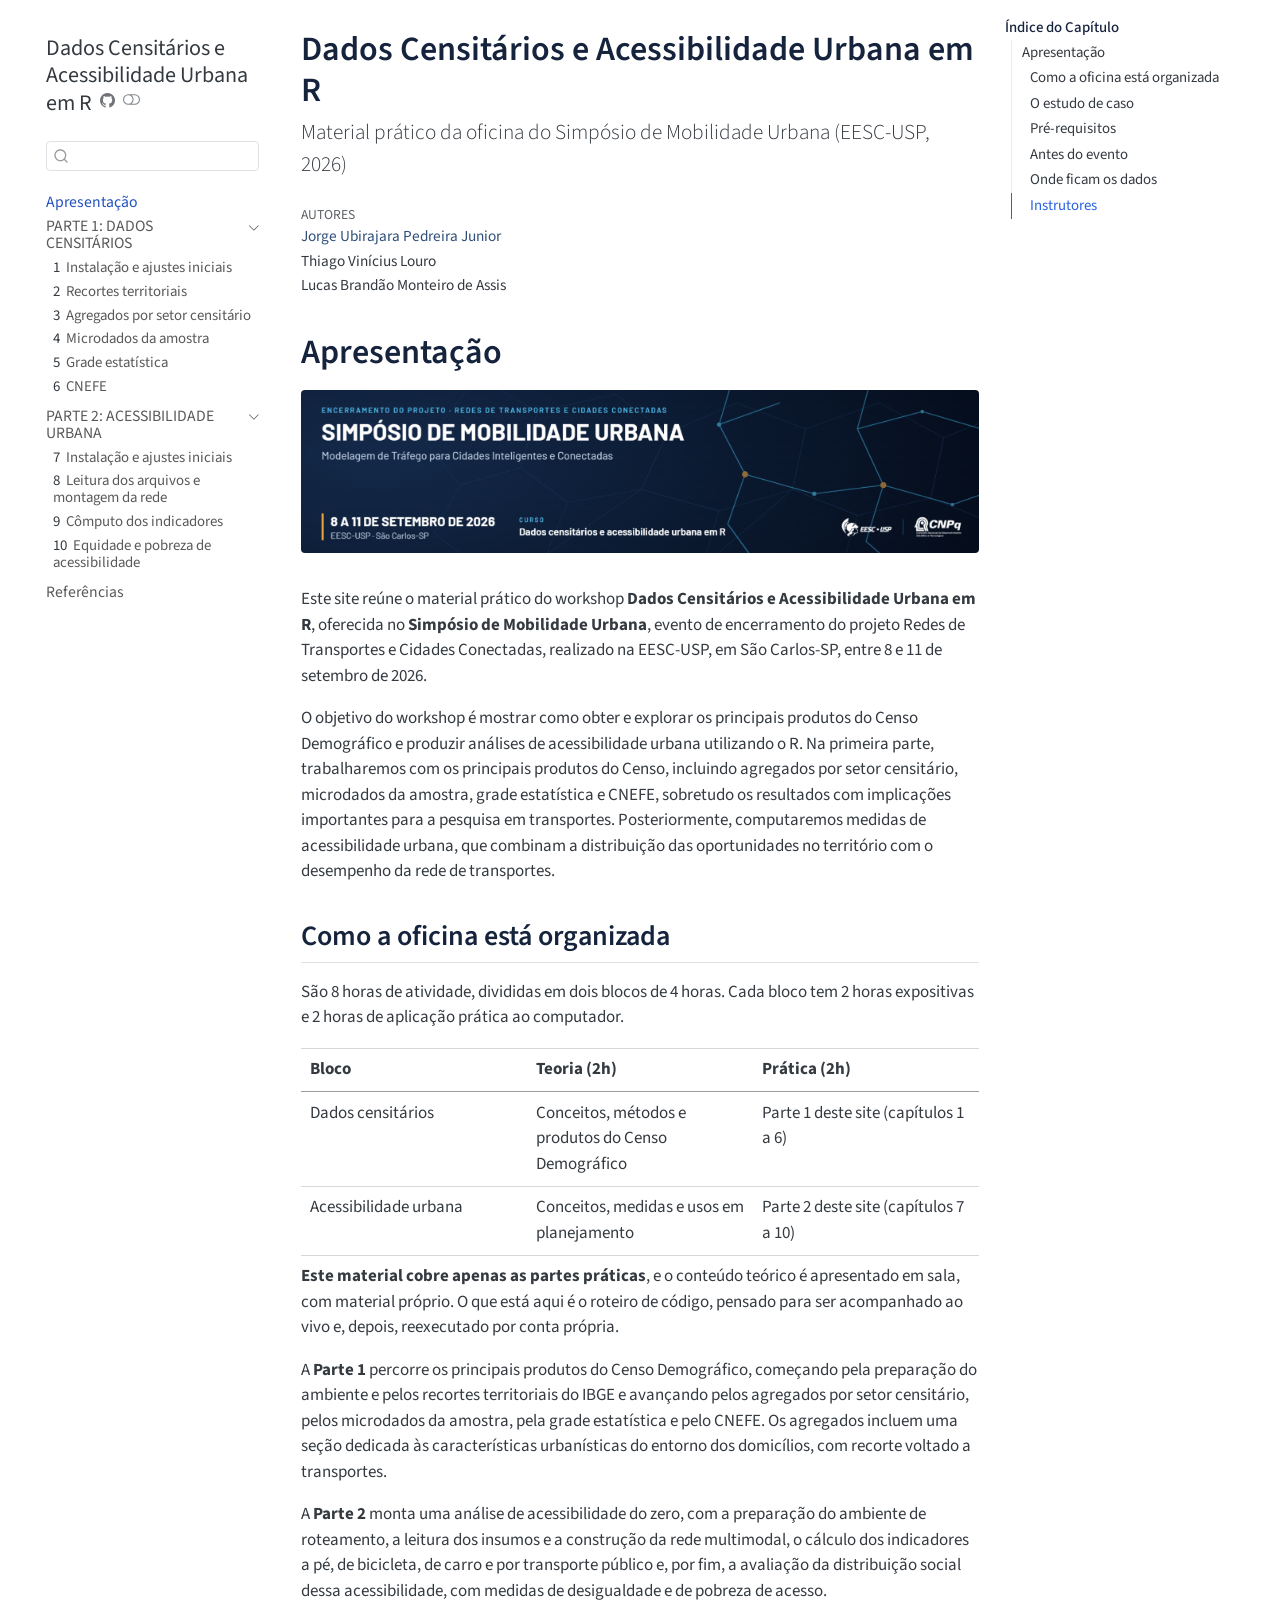
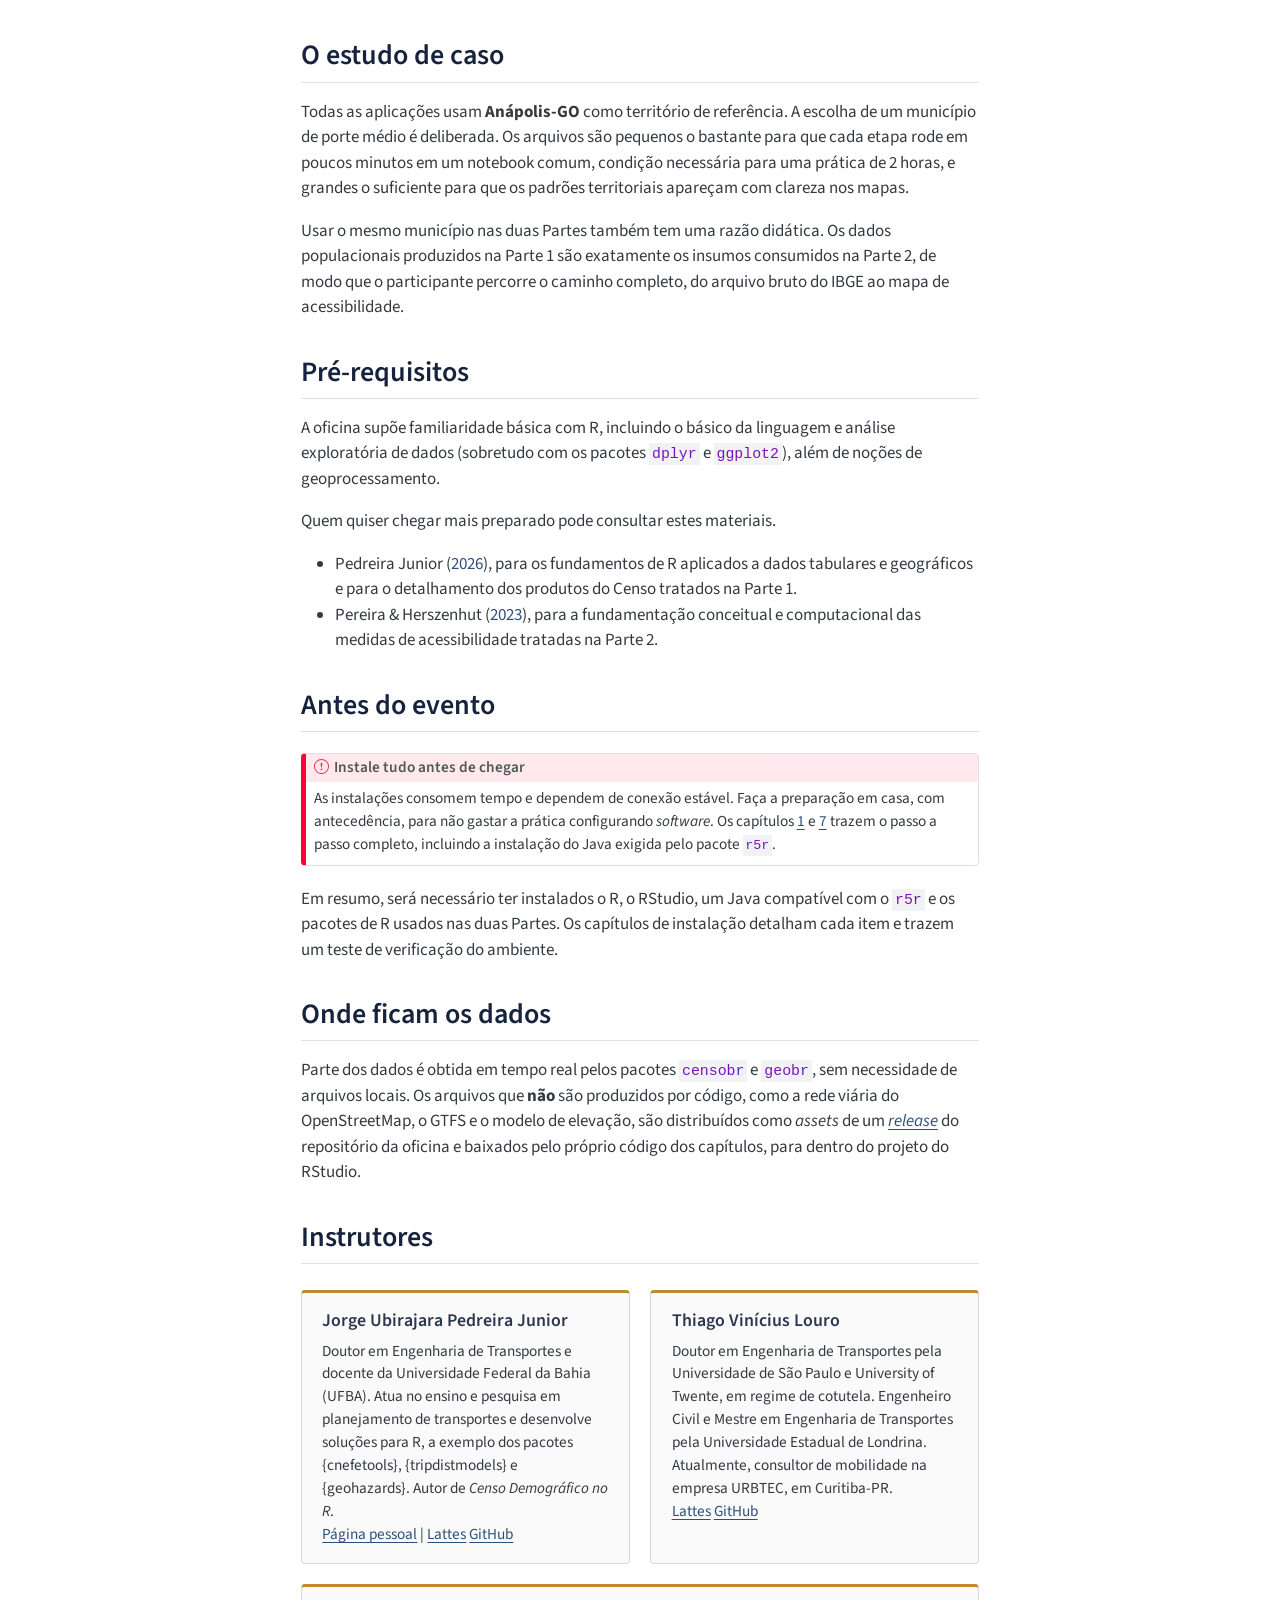
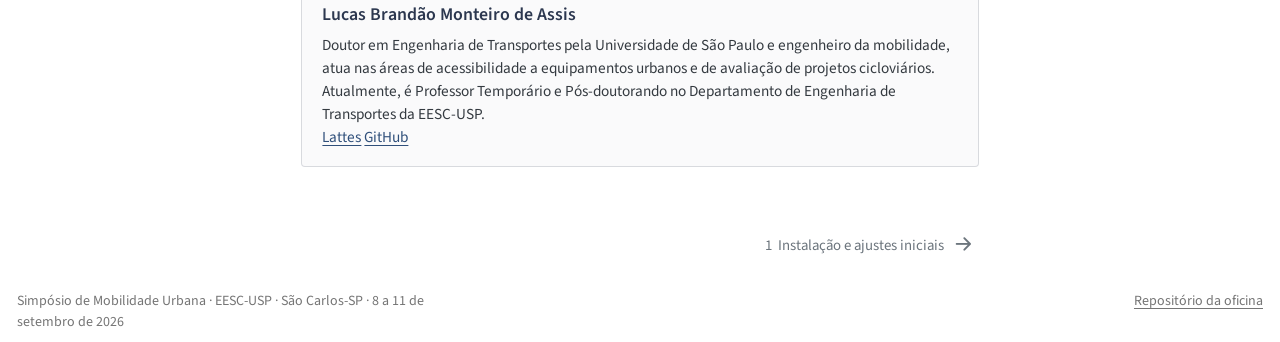
==== commit 3644fb6d: "adiciona Github dos instrutores na bio" ====
--- a/docs/index.html
+++ b/docs/index.html
@@ -537,17 +537,17 @@
 <section id="jorge-ubirajara-pedreira-junior" class="level3 unnumbered instrutor">
 <h3 class="unnumbered anchored" data-anchor-id="jorge-ubirajara-pedreira-junior">Jorge Ubirajara Pedreira Junior</h3>
 <p>Doutor em Engenharia de Transportes e docente da Universidade Federal da Bahia (UFBA). Atua no ensino e pesquisa em planejamento de transportes e desenvolve soluções para R, a exemplo dos pacotes {cnefetools}, {tripdistmodels} e {geohazards}. Autor de <em>Censo Demográfico no R</em>.</p>
-<p><a href="https://pedreirajr.github.io/website/">Página pessoal</a> | <a href="http://lattes.cnpq.br/7602862678306492">lattes</a></p>
+<p><a href="https://pedreirajr.github.io/website/">Página pessoal</a> | <a href="http://lattes.cnpq.br/7602862678306492">Lattes</a> <a href="https://github.com/pedreirajr">GitHub</a></p>
 </section>
 <section id="thiago-vinícius-louro" class="level3 unnumbered instrutor">
 <h3 class="unnumbered anchored" data-anchor-id="thiago-vinícius-louro">Thiago Vinícius Louro</h3>
 <p>Doutor em Engenharia de Transportes pela Universidade de São Paulo e University of Twente, em regime de cotutela. Engenheiro Civil e Mestre em Engenharia de Transportes pela Universidade Estadual de Londrina. Atualmente, consultor de mobilidade na empresa URBTEC, em Curitiba-PR.</p>
-<p><a href="http://lattes.cnpq.br/2619402198229137">lattes</a></p>
+<p><a href="http://lattes.cnpq.br/2619402198229137">Lattes</a> <a href="https://github.com/lucasbrnd">GitHub</a></p>
 </section>
 <section id="lucas-brandão-monteiro-de-assis" class="level3 unnumbered instrutor">
 <h3 class="unnumbered anchored" data-anchor-id="lucas-brandão-monteiro-de-assis">Lucas Brandão Monteiro de Assis</h3>
 <p>Doutor em Engenharia de Transportes pela Universidade de São Paulo e engenheiro da mobilidade, atua nas áreas de acessibilidade a equipamentos urbanos e de avaliação de projetos cicloviários. Atualmente, é Professor Temporário e Pós-doutorando no Departamento de Engenharia de Transportes da EESC-USP.</p>
-<p><a href="http://lattes.cnpq.br/3026929259853023">lattes</a></p>
+<p><a href="http://lattes.cnpq.br/3026929259853023">Lattes</a> <a href="https://github.com/thiagolouro25">GitHub</a></p>
 </section>
 </div>
 
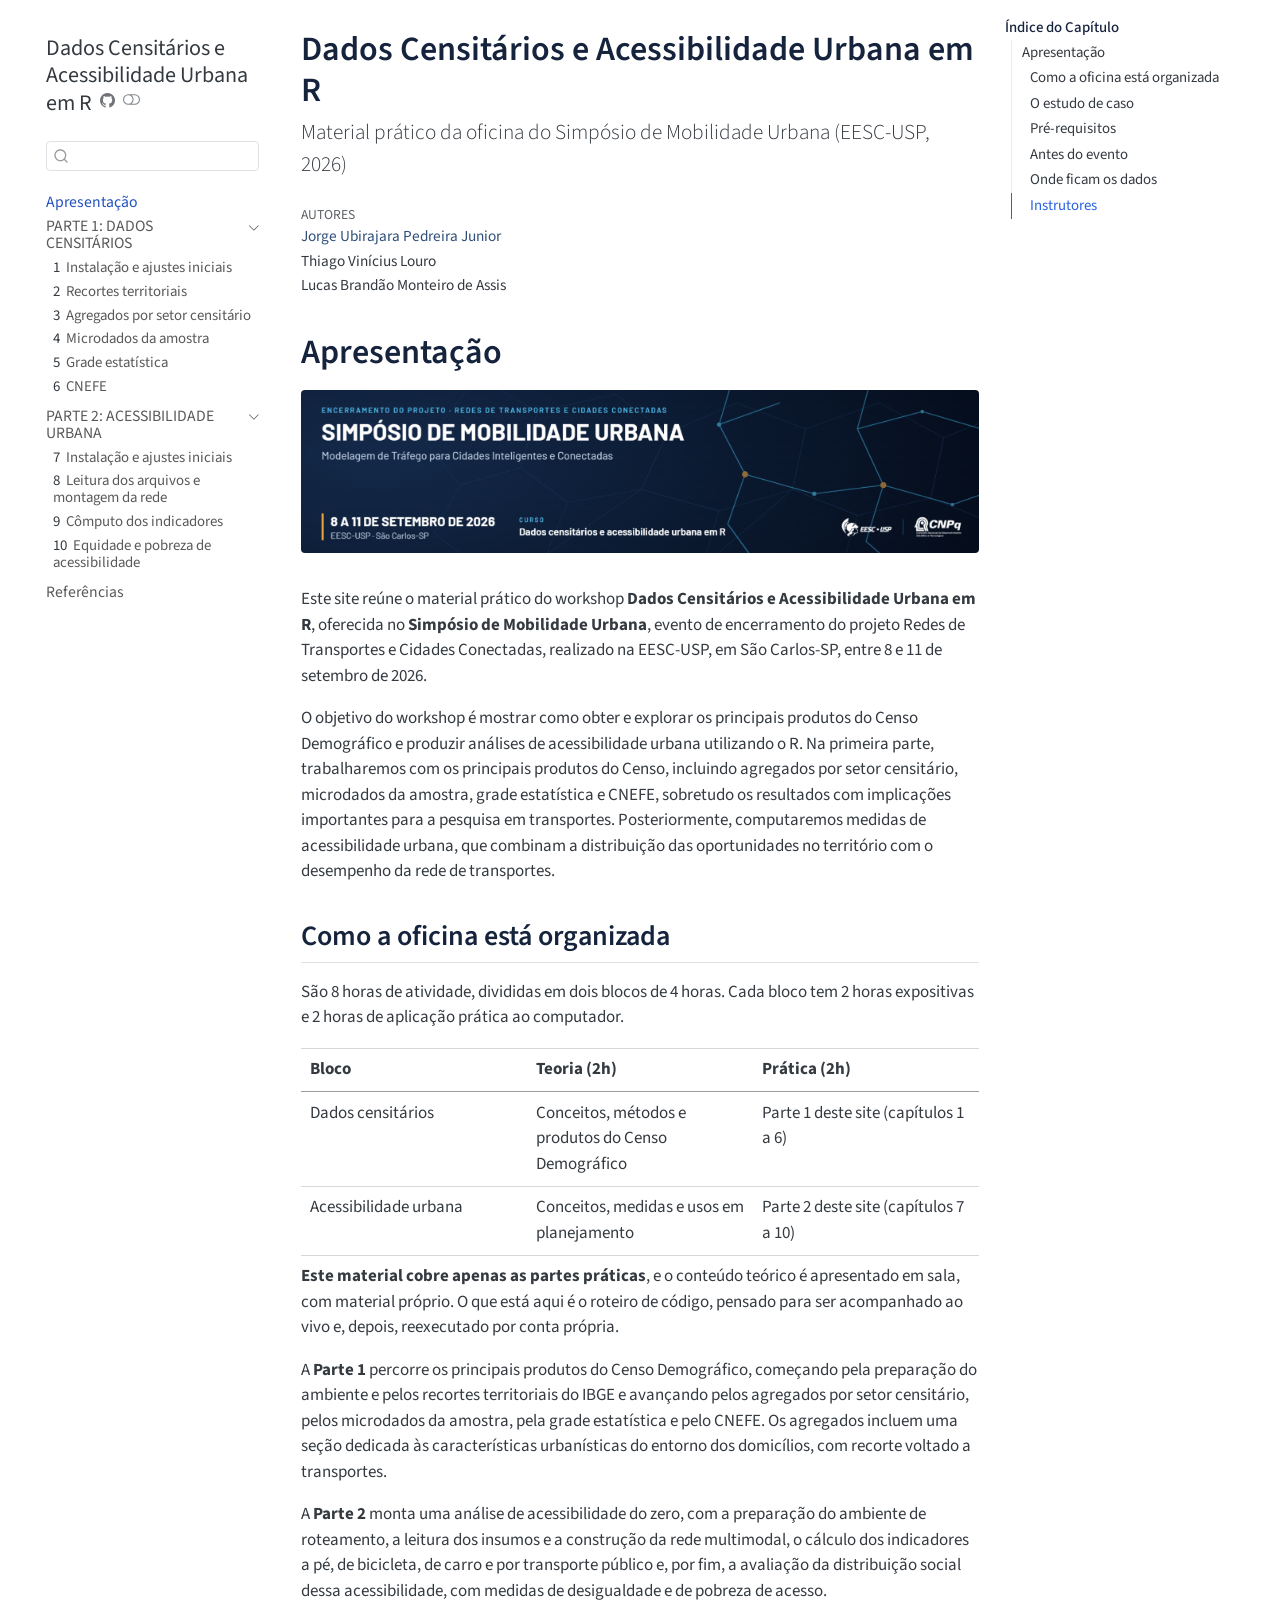
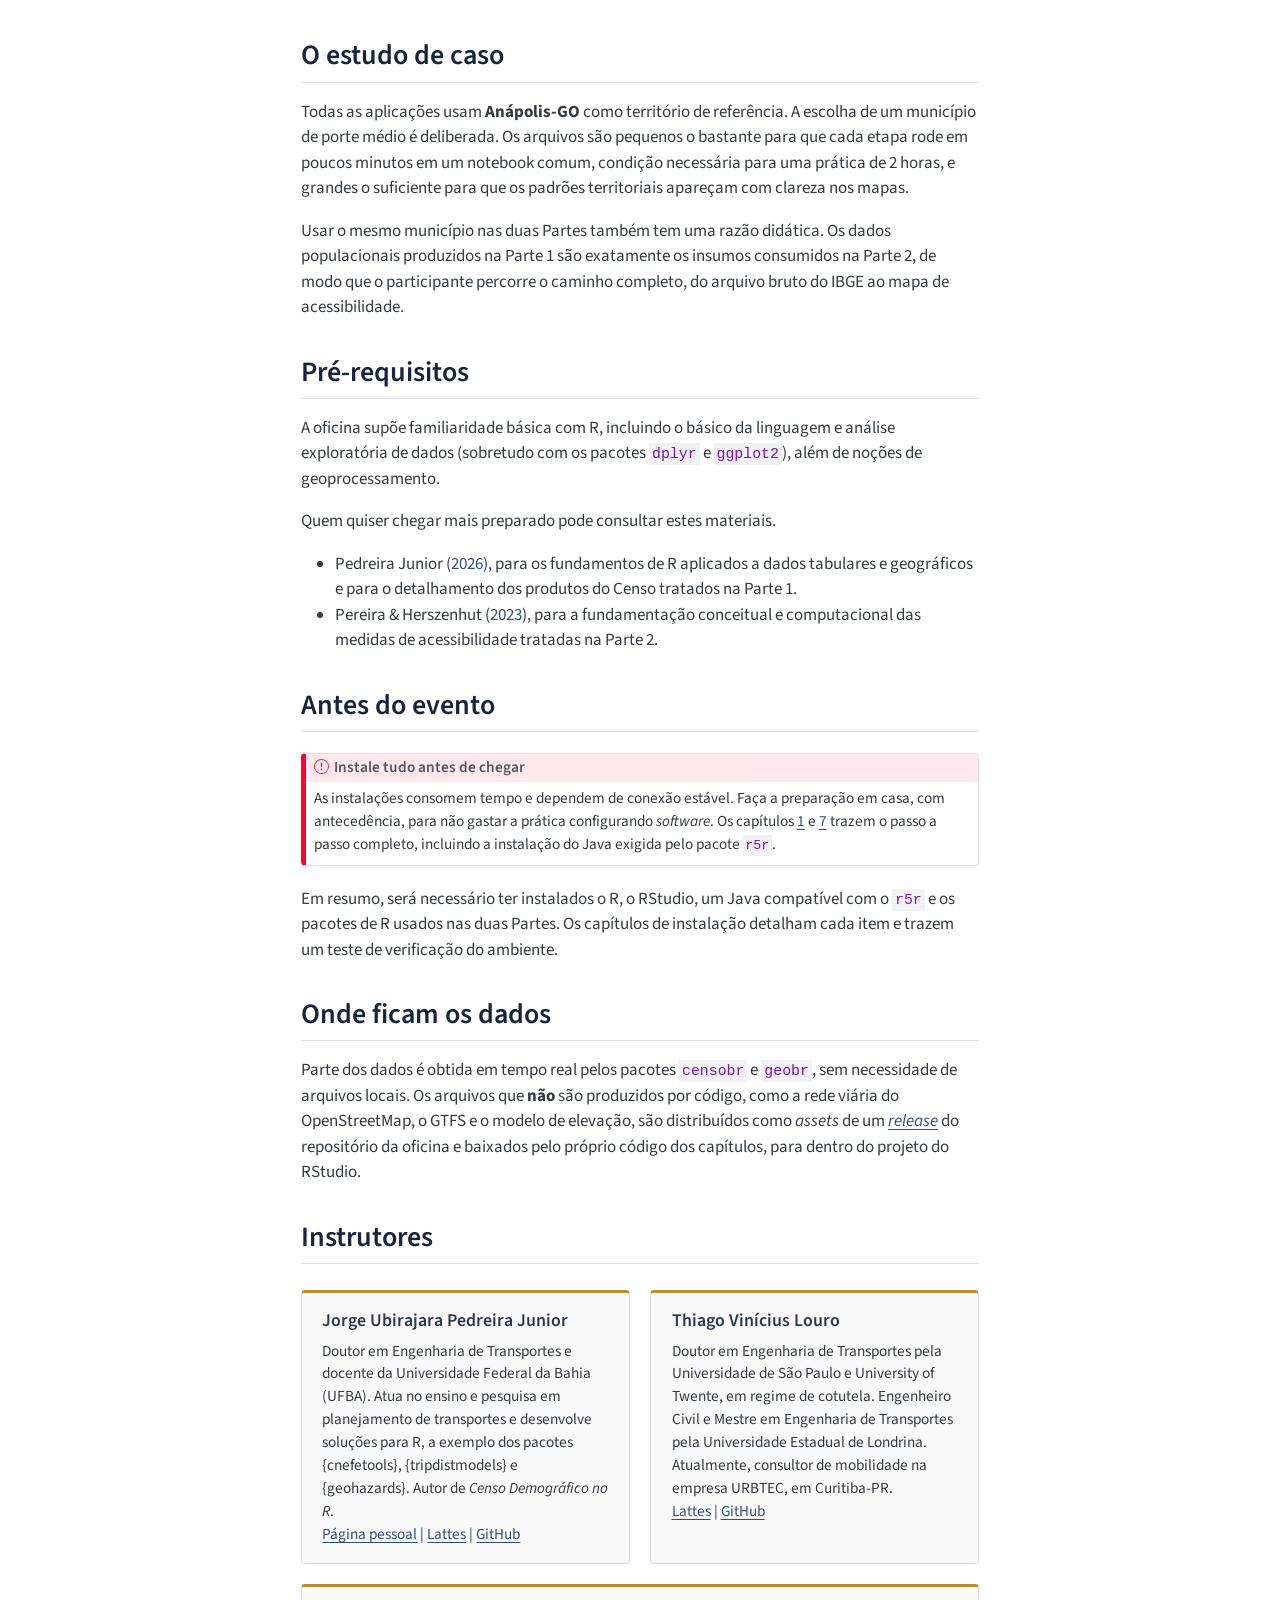
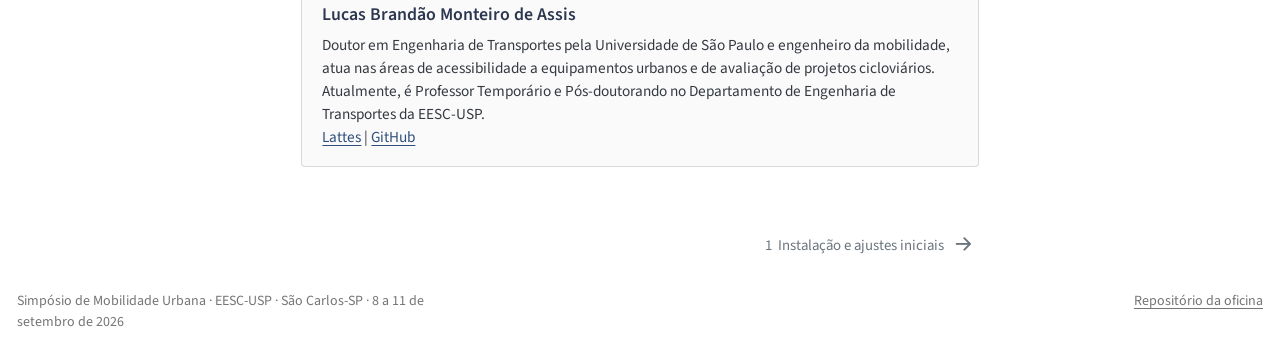
==== commit 7f25c879: "ajuste bio" ====
--- a/docs/index.html
+++ b/docs/index.html
@@ -537,17 +537,17 @@
 <section id="jorge-ubirajara-pedreira-junior" class="level3 unnumbered instrutor">
 <h3 class="unnumbered anchored" data-anchor-id="jorge-ubirajara-pedreira-junior">Jorge Ubirajara Pedreira Junior</h3>
 <p>Doutor em Engenharia de Transportes e docente da Universidade Federal da Bahia (UFBA). Atua no ensino e pesquisa em planejamento de transportes e desenvolve soluções para R, a exemplo dos pacotes {cnefetools}, {tripdistmodels} e {geohazards}. Autor de <em>Censo Demográfico no R</em>.</p>
-<p><a href="https://pedreirajr.github.io/website/">Página pessoal</a> | <a href="http://lattes.cnpq.br/7602862678306492">Lattes</a> <a href="https://github.com/pedreirajr">GitHub</a></p>
+<p><a href="https://pedreirajr.github.io/website/">Página pessoal</a> | <a href="http://lattes.cnpq.br/7602862678306492">Lattes</a> | <a href="https://github.com/pedreirajr">GitHub</a></p>
 </section>
 <section id="thiago-vinícius-louro" class="level3 unnumbered instrutor">
 <h3 class="unnumbered anchored" data-anchor-id="thiago-vinícius-louro">Thiago Vinícius Louro</h3>
 <p>Doutor em Engenharia de Transportes pela Universidade de São Paulo e University of Twente, em regime de cotutela. Engenheiro Civil e Mestre em Engenharia de Transportes pela Universidade Estadual de Londrina. Atualmente, consultor de mobilidade na empresa URBTEC, em Curitiba-PR.</p>
-<p><a href="http://lattes.cnpq.br/2619402198229137">Lattes</a> <a href="https://github.com/lucasbrnd">GitHub</a></p>
+<p><a href="http://lattes.cnpq.br/2619402198229137">Lattes</a> | <a href="https://github.com/lucasbrnd">GitHub</a></p>
 </section>
 <section id="lucas-brandão-monteiro-de-assis" class="level3 unnumbered instrutor">
 <h3 class="unnumbered anchored" data-anchor-id="lucas-brandão-monteiro-de-assis">Lucas Brandão Monteiro de Assis</h3>
 <p>Doutor em Engenharia de Transportes pela Universidade de São Paulo e engenheiro da mobilidade, atua nas áreas de acessibilidade a equipamentos urbanos e de avaliação de projetos cicloviários. Atualmente, é Professor Temporário e Pós-doutorando no Departamento de Engenharia de Transportes da EESC-USP.</p>
-<p><a href="http://lattes.cnpq.br/3026929259853023">Lattes</a> <a href="https://github.com/thiagolouro25">GitHub</a></p>
+<p><a href="http://lattes.cnpq.br/3026929259853023">Lattes</a> | <a href="https://github.com/thiagolouro25">GitHub</a></p>
 </section>
 </div>
 
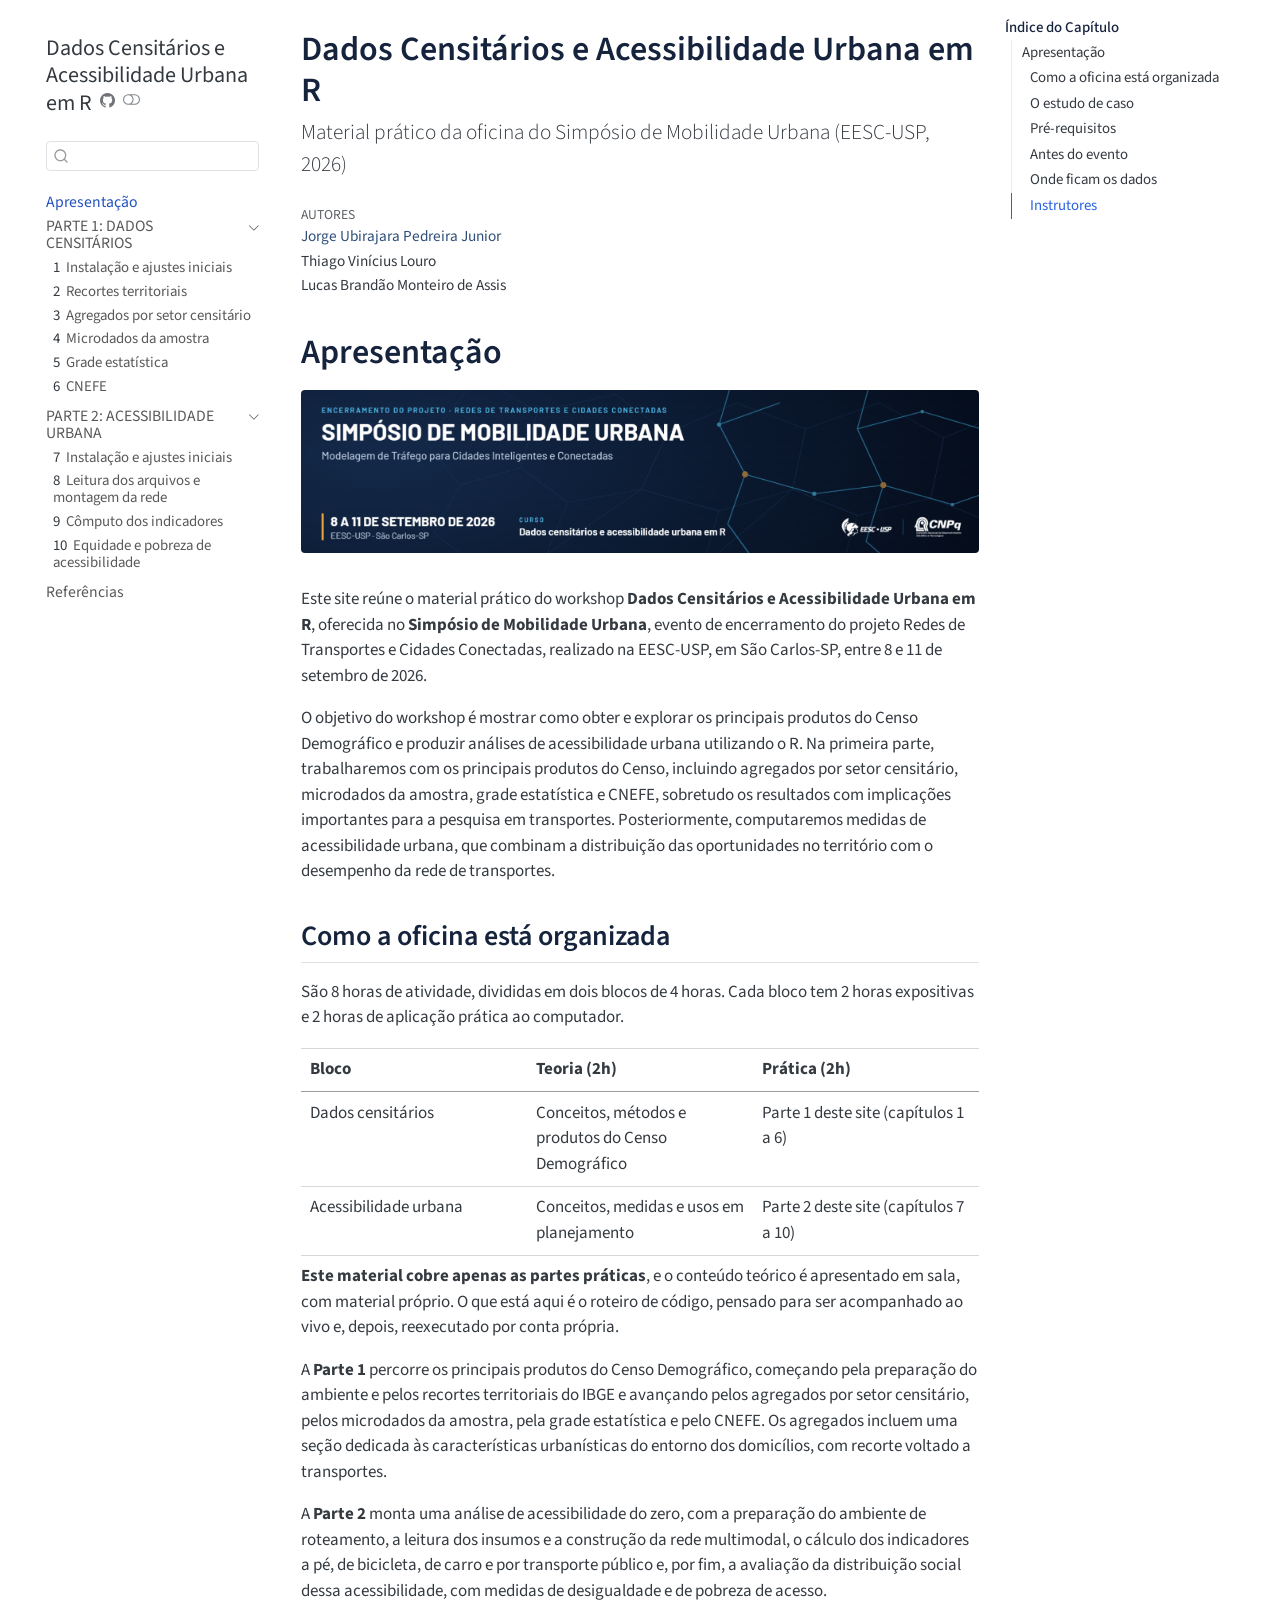
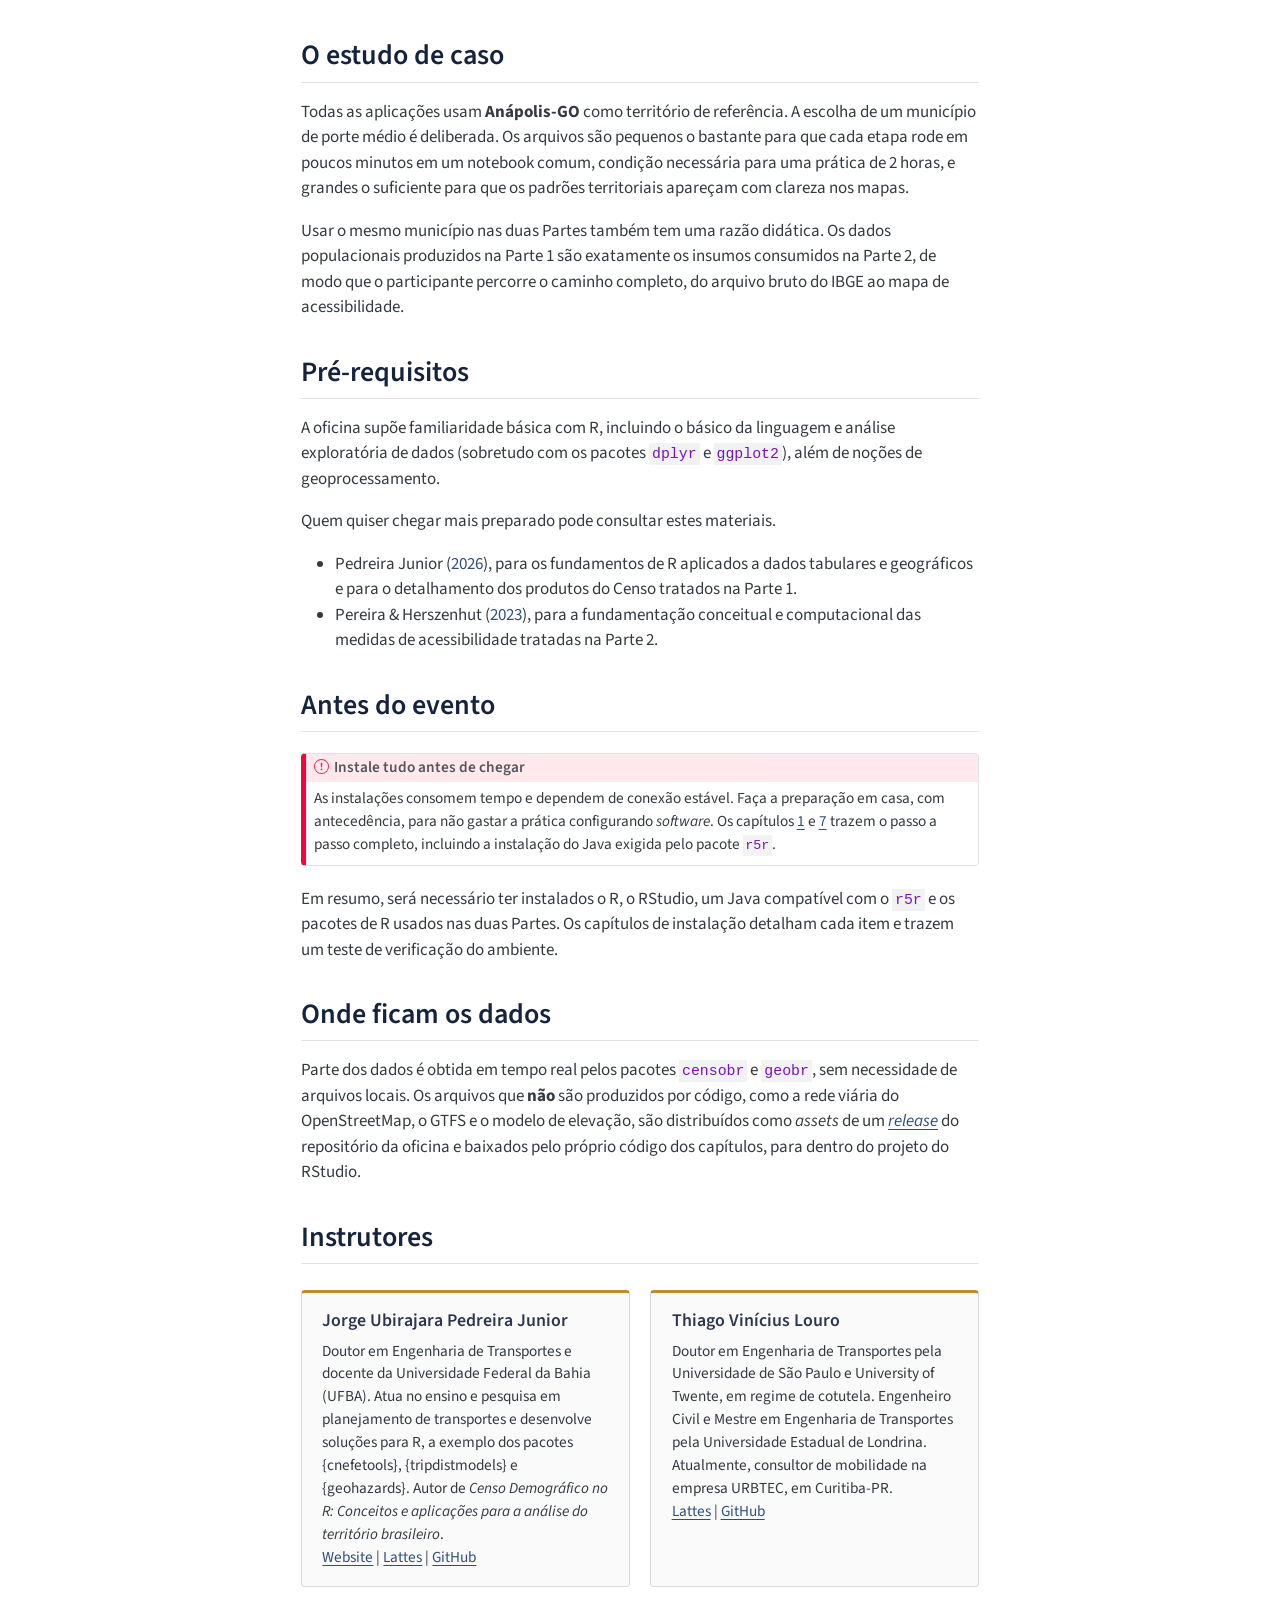
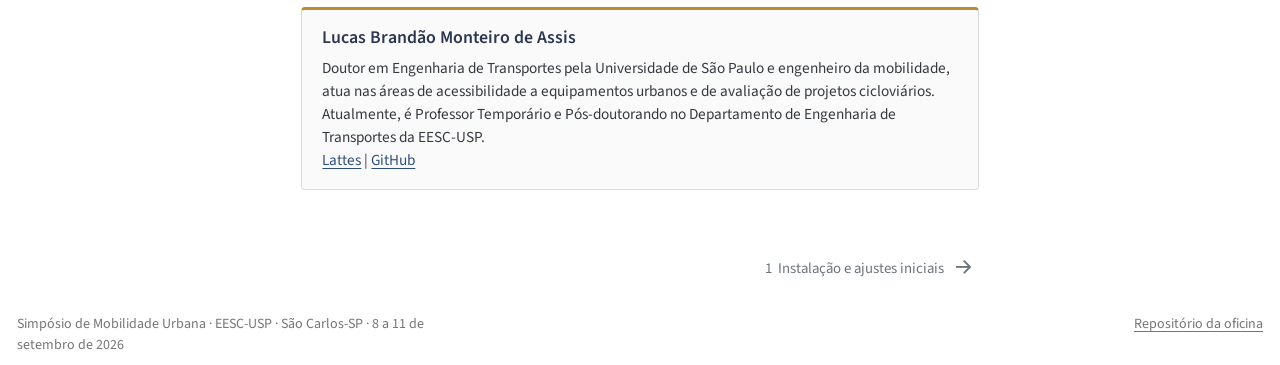
==== commit 9b5c72a5: "ajuste bio" ====
--- a/docs/index.html
+++ b/docs/index.html
@@ -536,8 +536,8 @@
 <div class="instrutores">
 <section id="jorge-ubirajara-pedreira-junior" class="level3 unnumbered instrutor">
 <h3 class="unnumbered anchored" data-anchor-id="jorge-ubirajara-pedreira-junior">Jorge Ubirajara Pedreira Junior</h3>
-<p>Doutor em Engenharia de Transportes e docente da Universidade Federal da Bahia (UFBA). Atua no ensino e pesquisa em planejamento de transportes e desenvolve soluções para R, a exemplo dos pacotes {cnefetools}, {tripdistmodels} e {geohazards}. Autor de <em>Censo Demográfico no R</em>.</p>
-<p><a href="https://pedreirajr.github.io/website/">Página pessoal</a> | <a href="http://lattes.cnpq.br/7602862678306492">Lattes</a> | <a href="https://github.com/pedreirajr">GitHub</a></p>
+<p>Doutor em Engenharia de Transportes e docente da Universidade Federal da Bahia (UFBA). Atua no ensino e pesquisa em planejamento de transportes e desenvolve soluções para R, a exemplo dos pacotes {cnefetools}, {tripdistmodels} e {geohazards}. Autor de <em>Censo Demográfico no R: Conceitos e aplicações para a análise do território brasileiro</em>.</p>
+<p><a href="https://pedreirajr.github.io/website/">Website</a> | <a href="http://lattes.cnpq.br/7602862678306492">Lattes</a> | <a href="https://github.com/pedreirajr">GitHub</a></p>
 </section>
 <section id="thiago-vinícius-louro" class="level3 unnumbered instrutor">
 <h3 class="unnumbered anchored" data-anchor-id="thiago-vinícius-louro">Thiago Vinícius Louro</h3>
